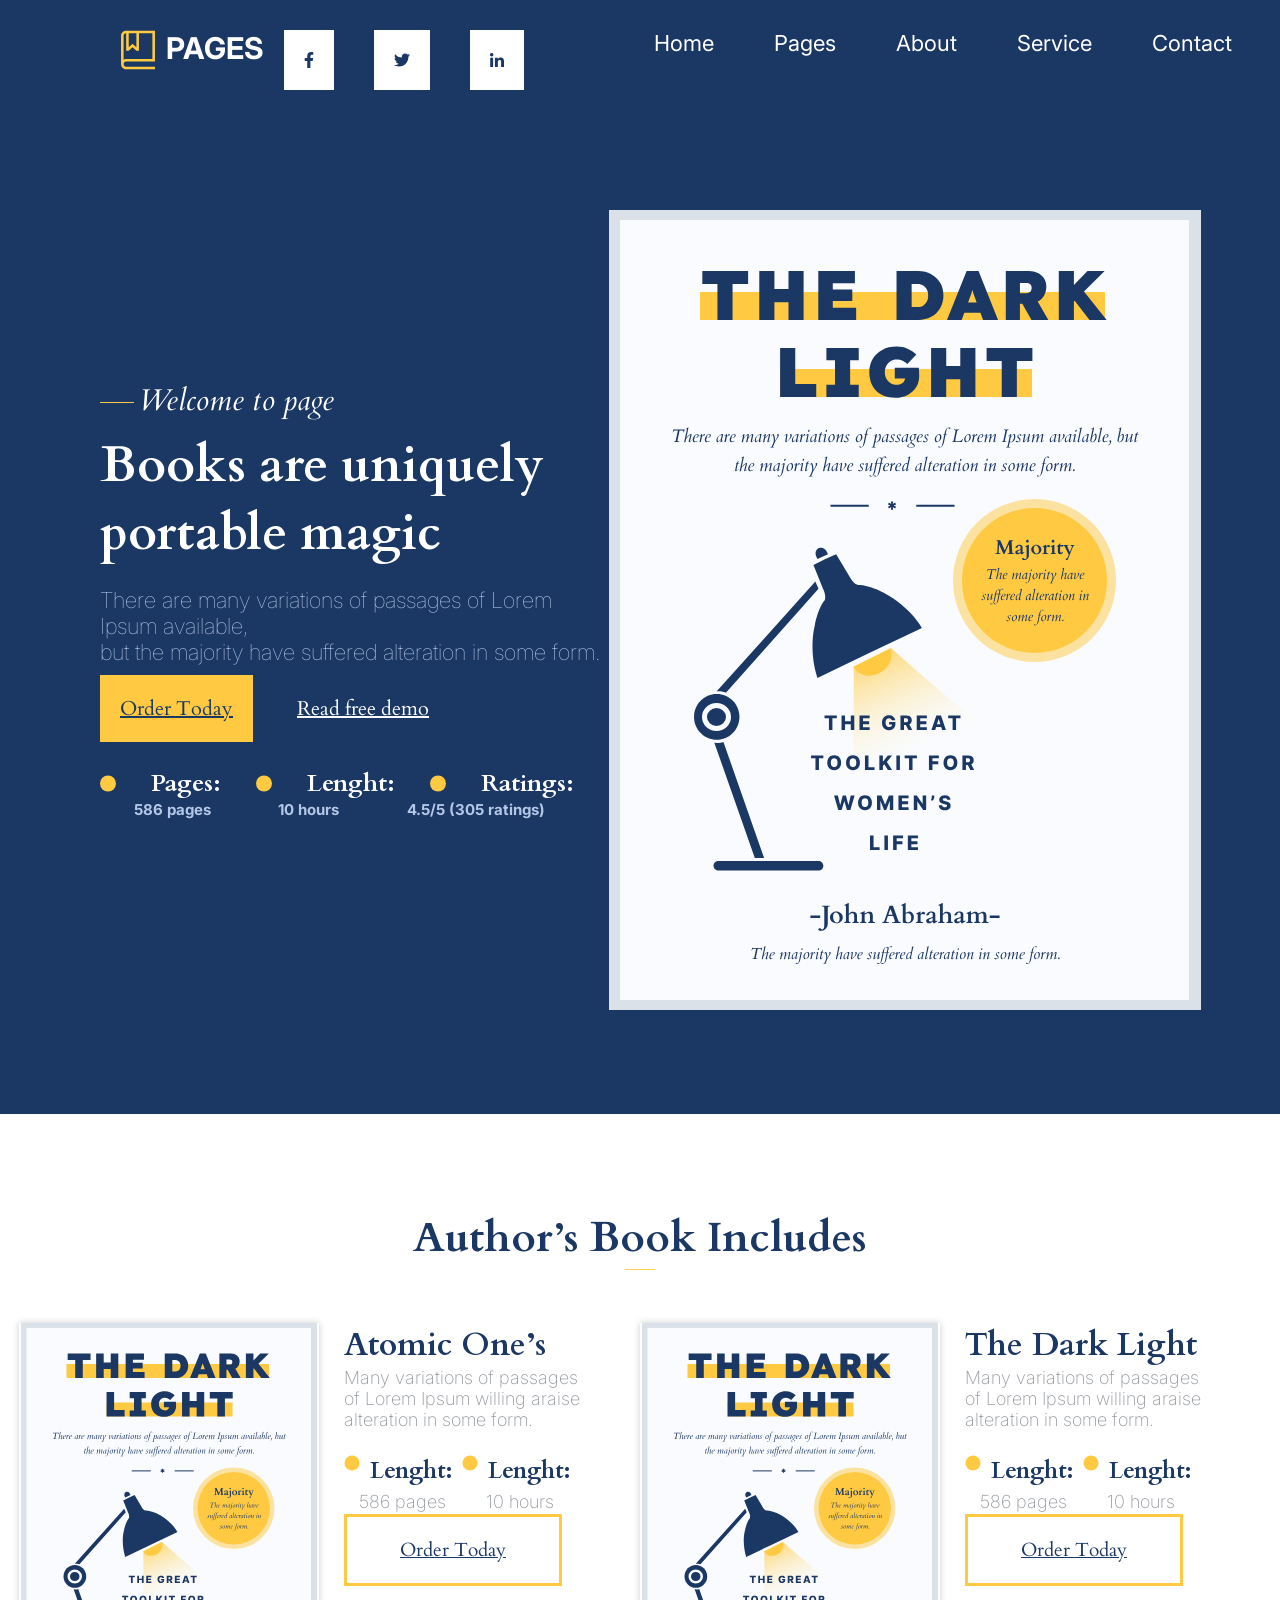
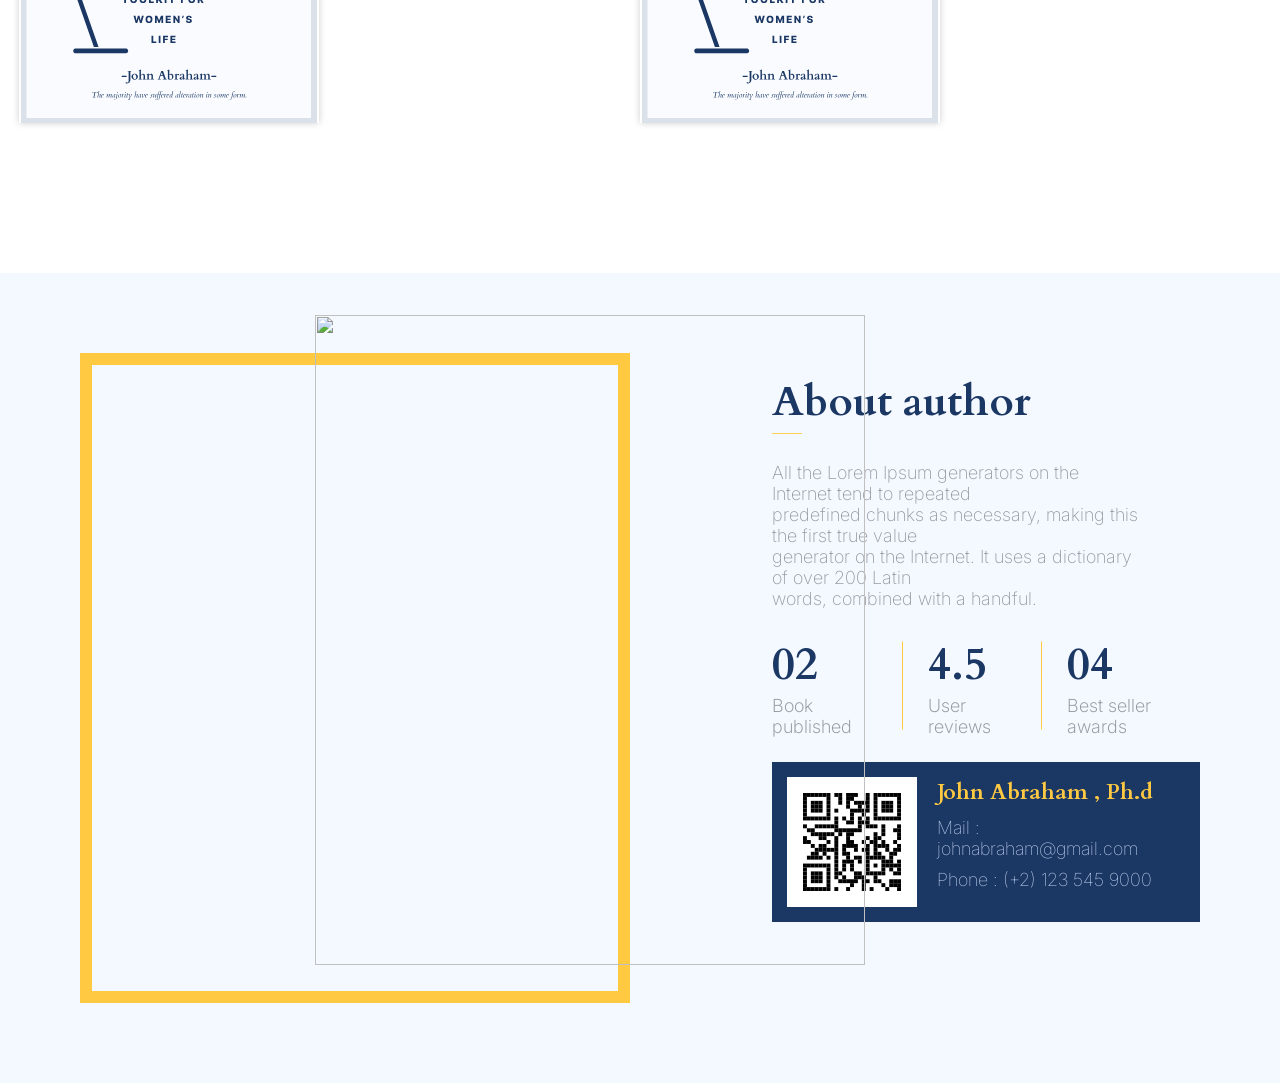
==== reposicion.html @ 44c87449 "reposicioné todo en dos nuevos archivos html y css, además, finalicé el author." ====
<!DOCTYPE html>
<html lang="en">

<head>
    <meta charset="UTF-8">
    <meta name="viewport" content="width=device-width, initial-scale=1.0">
    <link rel="shortcut icon" href="/img/favicon.png" type="image/x-icon">
    <title>Reto 2</title>
    <link rel="stylesheet" href="restauración.css">
    <link rel="preconnect" href="https://fonts.googleapis.com">
    <link rel="preconnect" href="https://fonts.gstatic.com" crossorigin>
    <link
        href="https://fonts.googleapis.com/css2?family=Inter:ital,opsz,wght@0,14..32,100..900;1,14..32,100..900&display=swap"
        rel="stylesheet">

    <link rel="preconnect" href="https://fonts.googleapis.com">
    <link rel="preconnect" href="https://fonts.gstatic.com" crossorigin>
    <link
        href="https://fonts.googleapis.com/css2?family=Cardo:ital,wght@0,400;0,700;1,400&family=Inter:ital,opsz,wght@0,14..32,100..900;1,14..32,100..900&display=swap"
        rel="stylesheet">
</head>

<body>

    <!-- Cabecera del proyecto -->
    <header>
        <nav>
            <div class="parte1">
                <img src="./img/libro-icon.svg" class="libro">
                <h2>PAGES</h2>
                <img src="./img/facebook-icon.svg" class="facebook">
                <img src="./img/twitter-icon.svg" class="twitter">
                <img src="./img/linkedin.svg" class="linkedin">

                <ul>
                    <li>Home</li>
                    <li>Pages</li>
                    <li>About</li>
                    <li>Service</li>
                    <li>Contact</li>
                </ul>

                <img src="./img/carrito-icon.svg" class="carrito">
                <a href="" class="btn-order">Order Today</a>
            </div>
        </nav>
    </header>
    <!-- Aqui termina el estilo del nav -->

    <main class="portada">
        <article>
            <div class="welcome-p">
                <img src="./img/Line.svg" style="padding-bottom: 6px;">
                <h1 class="h1-main"> <i> Welcome to page </i></h1>

            </div>
            <h3 class="h2_p">Books are uniquely <br>
                portable magic
            </h3>
            <p class="p-main">There are many variations of passages of Lorem Ipsum available, <br>but the majority
                have
                suffered alteration in
                some form. </p>
            <a href="" class="read-p">Order Today</a> <a href=" " class="read">Read free demo</a>

            <div class="pages-p">
                <img src="./img/point.svg">
                <h3 class="h-pages-p"> Pages: <br>

                </h3>
                <img src="./img/point.svg">
                <h3 class="h-pages-p"> Lenght: <br>

                </h3>
                <img src="./img/point.svg">
                <h3 class="h-pages-p"> Ratings: <br>

                </h3>
            </div>

            <div class="pages-p2">
                <h4 class="p-p2">586 pages</h4>
                <h4 class="p-p2">10 hours</h4>
                <h4 class="p-p2">4.5/5 (305 ratings)</h4>

            </div>
        </article>

        <aside>
            <img src="./img/portada.svg" class="img-aside">

        </aside>
    </main>

    <section style="padding-top: 70px;">
        <div class="titulo-portaditas">
            <h2 style="color:#1B3764; font-family: Cardo; font-size: 42px;"> Author’s Book Includes </h2>
            <img src="./img/Line.svg" class="titulo-portaditas" width="30px" height="7px">
        </div>

        <div class="portadas-pequeñas">
            <div style="display: flex;" style="justify-content: space-between;">
                <img src="./img/portada.svg" width="300" height="400" class="imagenes-portaditas">
                <div style="display: flexbox; flex-direction: column;">
                    <h3 class="h3-portaditas">Atomic One’s</h3>
                    <p class="parrafos-portaditas">Many variations of passages <br>of Lorem Ipsum willing araise
                        <br>
                        alteration in some form.
                    </p>

                    <div style="display:flex;">

                        <img src="./img/point.svg" width="16" height="16">
                        <h3 class="h-portaditas" style="margin-right: 10px;">Lenght:</h3>

                        <img src="./img/point.svg" width="16" height="16">
                        <h3 class="h-portaditas" style="margin-right: 10px;">Lenght:</h3>
                    </div>

                    <div style="display: flex;">
                        <h4 class="h4-portaditas" style="margin-right: 25px; margin-left: 15px;">586 pages</h4>
                        <h4 class="h4-portaditas" style="margin-right: 25px; margin-left: 15px;">10 hours</h4>
                    </div>

                    <a href="" class="btn-portadita">Order Today</a>


                </div>

                <div style="display: flex;">

                    <img src="./img/portada.svg" width="300" height="400" class="imagenes-portaditas">
                    <div style="display: flexbox; flex-direction: column;" style="margin-left: 30px;">
                        <h3 class="h3-portaditas">The Dark Light</h3>
                        <p class="parrafos-portaditas">Many variations of passages <br> of Lorem Ipsum willing
                            araise
                            <br> alteration in some form.

                        <div style="display:flex;">

                            <img src="./img/point.svg" width="16" height="16">
                            <h3 class="h-portaditas" style="margin-right: 10px;">Lenght:</h3>

                            <img src="./img/point.svg" width="16" height="16">
                            <h3 class="h-portaditas" style="margin-right: 10px;">Lenght:</h3>

                        </div>

                        <div style="display: flex;">
                            <h4 class="h4-portaditas" style="margin-right: 25px; margin-left: 15px;">586 pages</h4>
                            <h4 class="h4-portaditas" style="margin-right: 25px; margin-left: 15px;">10 hours</h4>
                        </div>

                        <a href="" class="btn-portadita">Order Today</a>

                    </div>
                </div>

            </div> <!--Este div contiene el main de estas dos portadas pequeñas  -->
    </section>

       <section class="section-autor" style="background-color: #F4F8FF;">
            <!-- Contenedor principal de la foto y de la info del autor -->
            <div class="about-doctor" style="display: flex; padding: 80px;">

                <!-- Fotos del autor -->
                <div style="   display:flex; flex-direction: column; ">
                    <img src="./img/author-marco.svg" width="550px" height="650px">
                    <img src="./img/author.svg"class="author-position">
                </div>

                <!-- Descripcion del autor -->
                <div>
                    <h2 style="color:#1B3764; font-family: Cardo; font-size: 42px;"> About author </h2>
                    <img src="./img/Line.svg" class="titulo-portaditas" width="30px" height="7px">

                    <p class="parrafos-portaditas"> All the Lorem Ipsum generators on the Internet tend to repeated <br>
                        predefined chunks as necessary, making this the first true value <br>
                        generator on the Internet. It uses a dictionary of over 200 Latin <br>
                        words, combined with a handful.</p>

                    <div class="numeros-author" style="display: flex;">

                        <div style="display: flex; flex-direction: column;">
                            <h3 class="numeros"> 02</h3>
                        <h4 class="h4-about"> Book published</h4>
                    </div>
                     <img src="./img/line-vertical.svg" style="margin-right: 25px; margin-left: 15px;">

                     <div style="display: flex; flex-direction: column;">
                        <h3 class="numeros">4.5</h3>
                        <h4 class="h4-about"> User reviews</h4>
                     </div>

                        <img src="./img/line-vertical.svg" style="margin-right: 25px; margin-left: 15px;">

                        <div style="display: flex; flex-direction: column;">
                        <h3 class="numeros">04</h3>
                        <h4 class="h4-about"> Best seller awards</h4>
                        </div>
                    </div>

                    <div class="div-qr">

                        <img src="./img/QR.svg">

                        <div style="display: flexbox; flex-direction: column; ">
                            <h3 style="font-family: Cardo; font-size: 22px; color: #FFCA42; margin-bottom: 10px;"> John Abraham , Ph.d</h3>
                            <h4 class="h4-qr"> Mail : johnabraham@gmail.com </h4>
                            <h4 class="h4-qr"> Phone : (+2) 123 545 9000 </h4>


                        </div>
                    </div>

                </div>  <!--Este div es el cuadro de la informacion -->

            </div>
        </section>
</body>
---- restauración.css ----
* {
  box-sizing: border-box;
  margin: 0px;
  padding: 0px;
}

nav {
  background-color: #1B3764;
  padding-top: 10px;
  height: 100%;
  width: 100%;
}

.parte1 {
  display: flex;
}

h2 {
  font-family: "Inter";
  color: white;
  font-size: 30px;
  margin-top: 20px;
}

.facebook {
  background-color: white;
  margin: 20px;
  padding: 20px;
}

.twitter {
  background-color: white;
  margin: 20px;
  padding: 20px;
}

.linkedin {
  background-color: white;
  margin: 20px;
  padding: 20px;
}

ul {
  font-family: "Inter";
  font-size: 22px;
  color: white;
  list-style: none;
  margin-left: 50px;
  display: flex;
  justify-content: center;
  margin-top: 20px
}

li {
  margin-left: 60px;
}

.btn-order {
  font-family: "Cardo";
  font-size: 22px;
  background-color: #FFCA42;
  color: #1B3764;
  padding: 20px 43px;
}

.libro {
  margin-left: 120px;
  margin-right: 10px;
  margin-top: 20px;
  width: 40px;
  height: 40px;
}

.carrito {
  margin-left: 100px;
  margin-right: 80px;
  margin-top: 20px;
  width: 40px;
  height: 40px;
}

/* HEADER --> Aqui terminan los estilos del nav */

main {
  display: flex;
  justify-content: space-around;
  padding: 100px;
  background-color: #1B3764;
  margin-bottom: 5px;
}

article {
  padding-top: 170px;
}

.welcome-p {
  display: flex;
}

.h1-main {
  font-family: "Cardo";
  font-size: 30px;
  color: white;
  font-weight: 200;
  padding-bottom: 10px;
  padding-left: 5px;
}

.h2_p {
  font-family: "Cardo";
  font-size: 50px;
  color: white;
  font-weight: bold;
  padding-bottom: 20px;
}

.p-main {
  color: #B4C7E7;
  font-family: inter;
  font-weight: 120;
  font-size: 22px;
  padding-bottom: 30px;
}

.pages-p {
  display: flex;
  margin-top: 45px;
  font-family: "Cardo";
  font-size: 21px;
  color: white;
  font-weight: 100;
}

.pages-p2 {

  display: flex;
  font-family: "Inter";
  font-size: 15px;
  justify-content: space-around;
  color: #B4C7E7;
  font-weight: 100;
  margin-right: 30px;
}

.h-pages-p {

  margin-left: 35px;
  margin-right: 35px;
}

/* Botones de la portada grande */
.read-p {

  background-color: #FFCA42;
  color: #1B3764;
  padding: 20px;
  font-family: "Cardo";
  font-size: 20px;
  margin-right: 20px;
}

.read {
  font-family: "Cardo";
  color: white;
  font-size: 20px;
  margin-left: 20px;
}

/* ---------------------------  */


.titulo-portaditas {
  display: flex;
  align-items: center;
  flex-direction: column;
  margin-bottom: 25px;
}

.portadas-pequeñas {
  display: flex;
  justify-content: center;
  justify-content: space-around;
  margin-bottom: 50px;

}

.imagenes-portaditas {
  box-shadow: 0px 0px 7px rgba(0, 0, 0, 0.2);
  margin-right: 25px;
}

.h-portaditas {
  font-family: Cardo;
  font-size: 23px;
  color: #1B3764;
  margin-left: 10px;
  margin-bottom: 5px;
}

.h3-portaditas {
  font-family: Cardo;
  font-size: 32px;
  color: #1B3764;
}

.h4-portaditas,
.parrafos-portaditas {
  font-family: Inter;
  font-size: 18px;
  font-weight: 200;
  color: #969AA0;
  margin-bottom: 25px;
  margin-right: 60px;
}

.btn-portadita {
  font-family: Cardo;
  font-size: 19px;
  background-color: white;
  color: #1B3764;
  border: 3px solid #FFCA42;
  padding: 20px 53px;
}

/* -------------------------------------------- */

.about-doctor {

  display: flex;
  justify-content: center;
  gap: 142px;
  margin-top: 150px;
}

.numeros {

  font-family: Cardo;
  font-size: 45px;
  margin-right: 15px;
  color: #1B3764;
}

.h4-about {
  font-family: Inter;
  font-size: 18px;
  font-weight: 250;
  color: #969AA0;
  margin-right: 15px;
}

.div-qr {
  background-color: #1B3764;
  display: block;
  justify-content: flex-start;
  margin-top: 25px;
  gap: 20px;
  display: flex;
  padding: 15px;
}

.h4-qr {
  font-family: Inter;
  font-size: 18px;
  font-weight: 150;
  color: #B4C7E7;
  margin-bottom: 10px;
}

.author-position{

  width:550px;
   height:650px;
   position: absolute;
   top: 1915px;
   left: 315px;

}
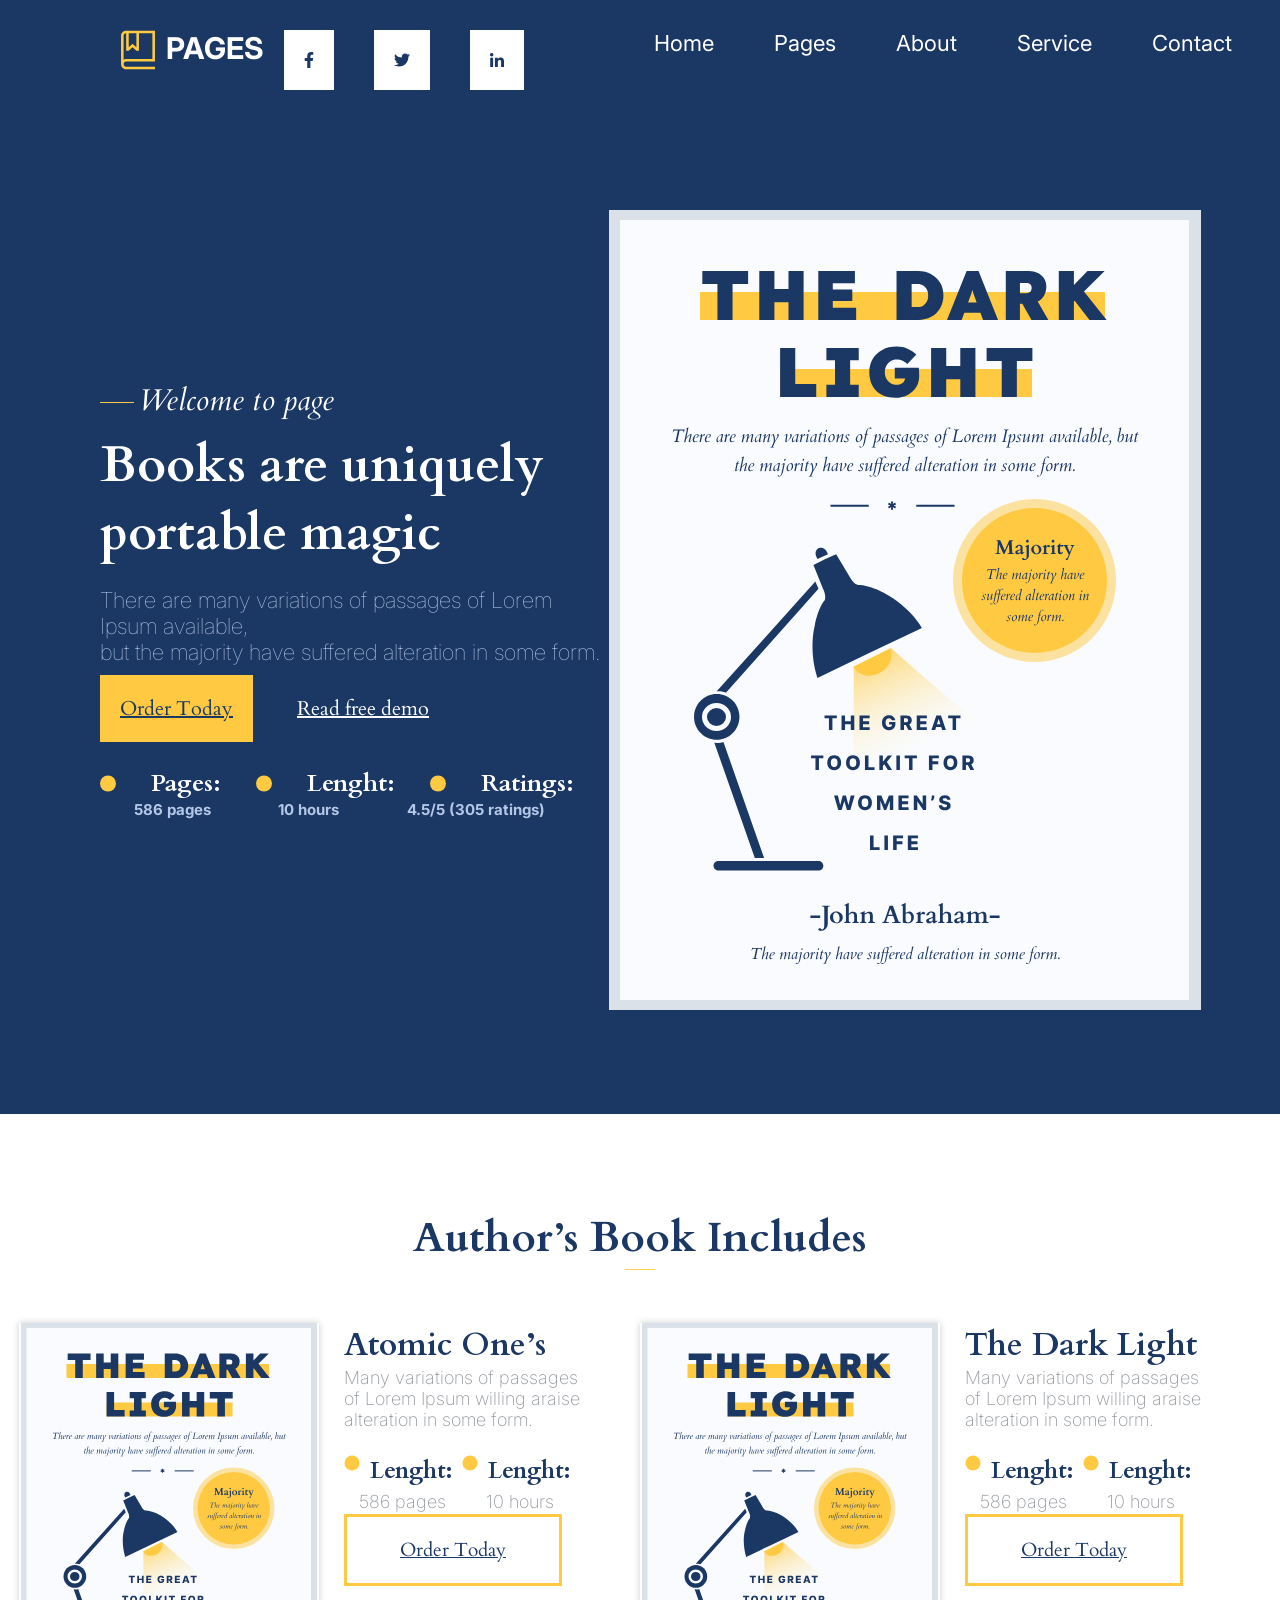
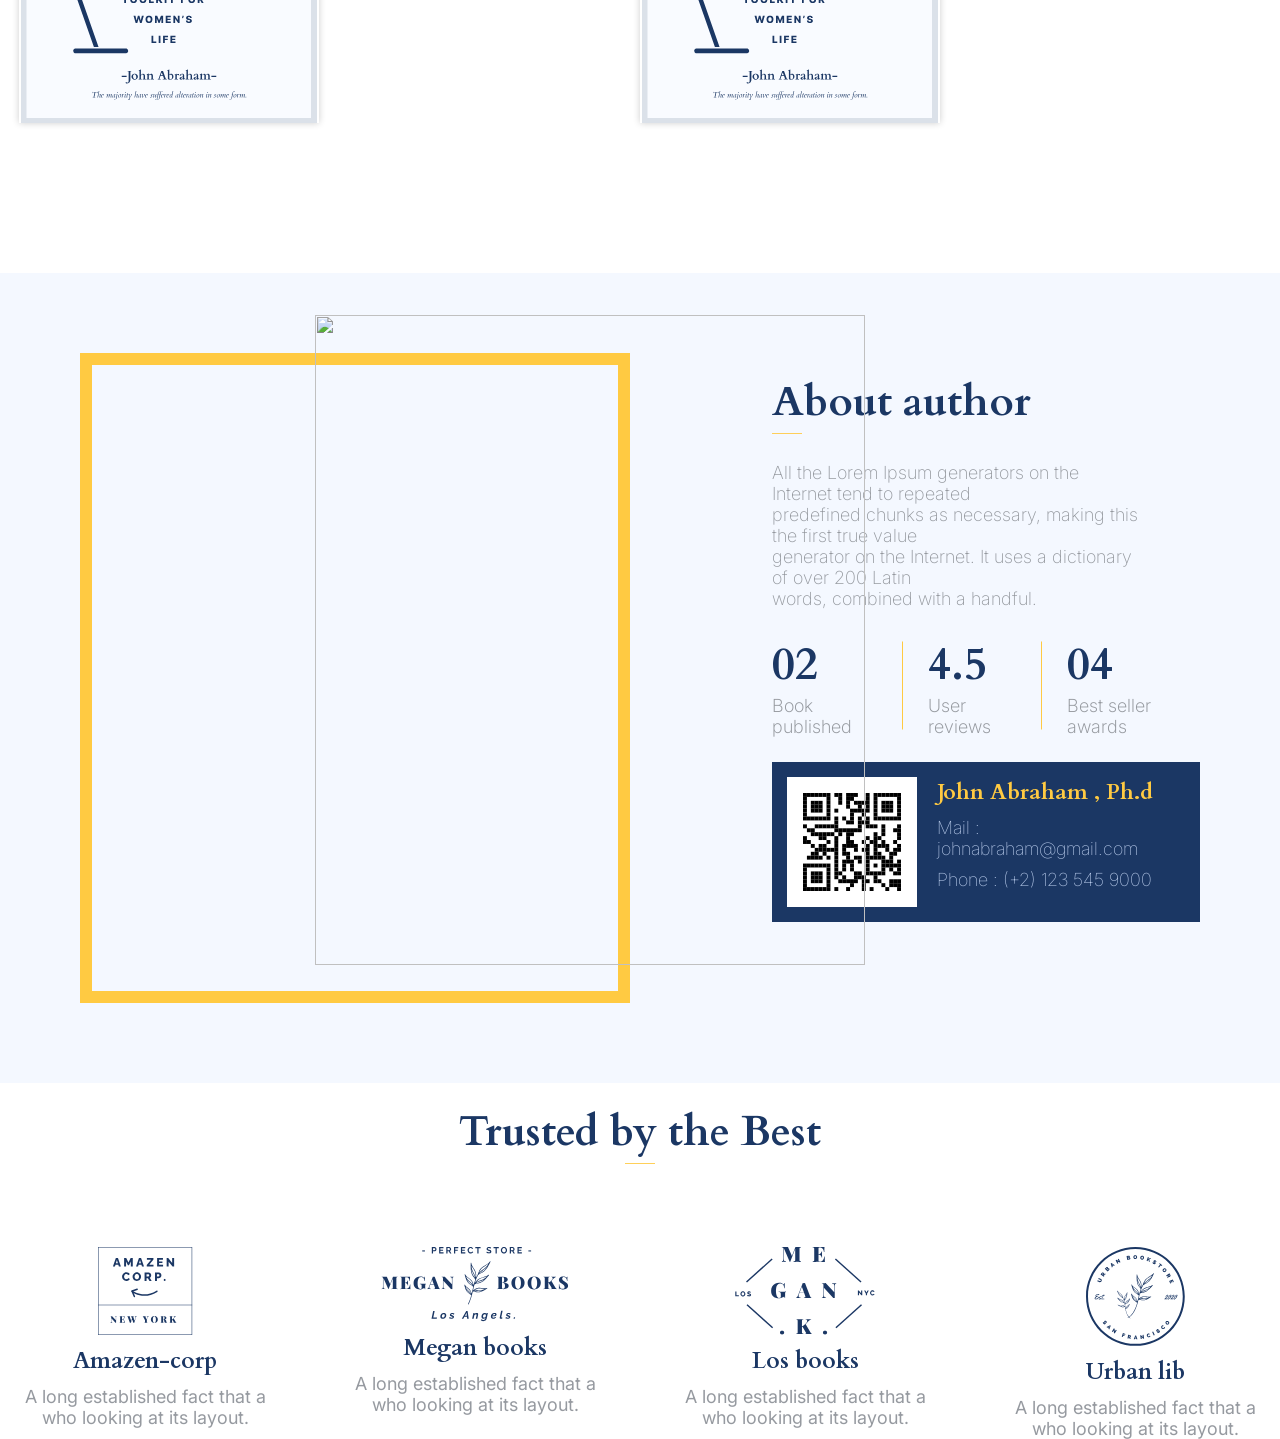
==== commit 22991e6e: "Adelanté lo que viene despues de la info del autor, y agregué un par de svg" ====
--- a/reposicion.html
+++ b/reposicion.html
@@ -6,7 +6,7 @@
     <meta name="viewport" content="width=device-width, initial-scale=1.0">
     <link rel="shortcut icon" href="/img/favicon.png" type="image/x-icon">
     <title>Reto 2</title>
-    <link rel="stylesheet" href="restauración.css">
+    <link rel="stylesheet" href="rest.css">
     <link rel="preconnect" href="https://fonts.googleapis.com">
     <link rel="preconnect" href="https://fonts.gstatic.com" crossorigin>
     <link
@@ -217,4 +217,49 @@
 
             </div>
         </section>
+<!-- --------------------------------------------------------------- -->
+        <section>
+
+ <div class="titulo-portaditas">
+            <h2 style="color:#1B3764; font-family: Cardo; font-size: 42px;"> Trusted by the Best </h2>
+            <img src="./img/Line.svg" class="titulo-portaditas" width="30px" height="7px">
+        </div>
+
+        <div  style="display: flex;" class="trusted-div-principal">
+
+            <div class="trusted-div">
+                <img src="./img/amazen-corp.svg" width="95" height="88">
+                <h3 class="h3-trusted">Amazen-corp</h3>
+                <p class="p-trusted">A long established fact that a <br>
+                    who looking at its layout.</p>
+            </div>
+
+
+            <div class="trusted-div">
+                <img src="./img/megan-books.svg" width="188" height="75">
+                <h3 class="h3-trusted">Megan books</h3>
+                <p class="p-trusted">A long established fact that a <br>
+                     who looking at its layout.</p>
+            </div>
+
+
+            <div class="trusted-div">
+                <img src="./img/megank-logo.svg" width="140" height="88">
+                <h3 class="h3-trusted">Los books</h3>
+                <p class="p-trusted">A long established fact that a <br>
+                     who looking at its layout.</p>
+            </div>
+
+            <div class="trusted-div">
+                <img src="./img/urban-bookstore.svg" width="99" height="99">
+                <h3 class="h3-trusted">Urban lib</h3>
+                <p class="p-trusted">A long established fact that a <br>
+                    who looking at its layout.</p>
+            </div>
+
+
+
+        </div>
+
+        </section>
 </body>
--- a/rest.css
+++ b/rest.css
@@ -0,0 +1,310 @@
+* {
+  box-sizing: border-box;
+  margin: 0px;
+  padding: 0px;
+}
+
+nav {
+  background-color: #1B3764;
+  padding-top: 10px;
+  height: 100%;
+  width: 100%;
+}
+
+.parte1 {
+  display: flex;
+}
+
+h2 {
+  font-family: "Inter";
+  color: white;
+  font-size: 30px;
+  margin-top: 20px;
+}
+
+.facebook {
+  background-color: white;
+  margin: 20px;
+  padding: 20px;
+}
+
+.twitter {
+  background-color: white;
+  margin: 20px;
+  padding: 20px;
+}
+
+.linkedin {
+  background-color: white;
+  margin: 20px;
+  padding: 20px;
+}
+
+ul {
+  font-family: "Inter";
+  font-size: 22px;
+  color: white;
+  list-style: none;
+  margin-left: 50px;
+  display: flex;
+  justify-content: center;
+  margin-top: 20px
+}
+
+li {
+  margin-left: 60px;
+}
+
+.btn-order {
+  font-family: "Cardo";
+  font-size: 22px;
+  background-color: #FFCA42;
+  color: #1B3764;
+  padding: 20px 43px;
+}
+
+.libro {
+  margin-left: 120px;
+  margin-right: 10px;
+  margin-top: 20px;
+  width: 40px;
+  height: 40px;
+}
+
+.carrito {
+  margin-left: 100px;
+  margin-right: 80px;
+  margin-top: 20px;
+  width: 40px;
+  height: 40px;
+}
+
+/* HEADER --> Aqui terminan los estilos del nav */
+
+main {
+  display: flex;
+  justify-content: space-around;
+  padding: 100px;
+  background-color: #1B3764;
+  margin-bottom: 5px;
+}
+
+article {
+  padding-top: 170px;
+}
+
+.welcome-p {
+  display: flex;
+}
+
+.h1-main {
+  font-family: "Cardo";
+  font-size: 30px;
+  color: white;
+  font-weight: 200;
+  padding-bottom: 10px;
+  padding-left: 5px;
+}
+
+.h2_p {
+  font-family: "Cardo";
+  font-size: 50px;
+  color: white;
+  font-weight: bold;
+  padding-bottom: 20px;
+}
+
+.p-main {
+  color: #B4C7E7;
+  font-family: inter;
+  font-weight: 120;
+  font-size: 22px;
+  padding-bottom: 30px;
+}
+
+.pages-p {
+  display: flex;
+  margin-top: 45px;
+  font-family: "Cardo";
+  font-size: 21px;
+  color: white;
+  font-weight: 100;
+}
+
+.pages-p2 {
+
+  display: flex;
+  font-family: "Inter";
+  font-size: 15px;
+  justify-content: space-around;
+  color: #B4C7E7;
+  font-weight: 100;
+  margin-right: 30px;
+}
+
+.h-pages-p {
+
+  margin-left: 35px;
+  margin-right: 35px;
+}
+
+/* Botones de la portada grande */
+.read-p {
+
+  background-color: #FFCA42;
+  color: #1B3764;
+  padding: 20px;
+  font-family: "Cardo";
+  font-size: 20px;
+  margin-right: 20px;
+}
+
+.read {
+  font-family: "Cardo";
+  color: white;
+  font-size: 20px;
+  margin-left: 20px;
+}
+
+/* ---------------------------  */
+
+
+.titulo-portaditas {
+  display: flex;
+  align-items: center;
+  flex-direction: column;
+  margin-bottom: 25px;
+}
+
+.portadas-pequeñas {
+  display: flex;
+  justify-content: center;
+  justify-content: space-around;
+  margin-bottom: 50px;
+
+}
+
+.imagenes-portaditas {
+  box-shadow: 0px 0px 7px rgba(0, 0, 0, 0.2);
+  margin-right: 25px;
+}
+
+.h-portaditas {
+  font-family: Cardo;
+  font-size: 23px;
+  color: #1B3764;
+  margin-left: 10px;
+  margin-bottom: 5px;
+}
+
+.h3-portaditas {
+  font-family: Cardo;
+  font-size: 32px;
+  color: #1B3764;
+}
+
+.h4-portaditas,
+.parrafos-portaditas {
+  font-family: Inter;
+  font-size: 18px;
+  font-weight: 200;
+  color: #969AA0;
+  margin-bottom: 25px;
+  margin-right: 60px;
+}
+
+.btn-portadita {
+  font-family: Cardo;
+  font-size: 19px;
+  background-color: white;
+  color: #1B3764;
+  border: 3px solid #FFCA42;
+  padding: 20px 53px;
+}
+
+/* -------------------------------------------- */
+
+.about-doctor {
+
+  display: flex;
+  justify-content: center;
+  gap: 142px;
+  margin-top: 150px;
+}
+
+.numeros {
+
+  font-family: Cardo;
+  font-size: 45px;
+  margin-right: 15px;
+  color: #1B3764;
+}
+
+.h4-about {
+  font-family: Inter;
+  font-size: 18px;
+  font-weight: 250;
+  color: #969AA0;
+  margin-right: 15px;
+}
+
+.div-qr {
+  background-color: #1B3764;
+  display: block;
+  justify-content: flex-start;
+  margin-top: 25px;
+  gap: 20px;
+  display: flex;
+  padding: 15px;
+}
+
+.h4-qr {
+  font-family: Inter;
+  font-size: 18px;
+  font-weight: 150;
+  color: #B4C7E7;
+  margin-bottom: 10px;
+}
+
+.author-position{
+
+  width:550px;
+   height:650px;
+   position: absolute;
+   top: 1915px;
+   left: 315px;
+
+}
+
+/* ------------------------------------------------------------------ */
+
+.trusted-div-principal{
+  display: flex;
+  justify-content: space-around;
+  gap:40px;
+  margin-top: 30px;
+}
+
+
+.trusted-div{
+display: flex;
+flex-direction: column;
+align-items: center;
+margin-top: 25px;
+}
+
+.h3-trusted{
+font-family: Cardo;
+font-size: 23px;
+color: #1B3764;
+margin-top: 10px;
+}
+
+.p-trusted{
+font-family: Inter;
+font-size: 18px;
+color: #969AA0;
+text-align: center;
+margin-top: 10px;
+
+}
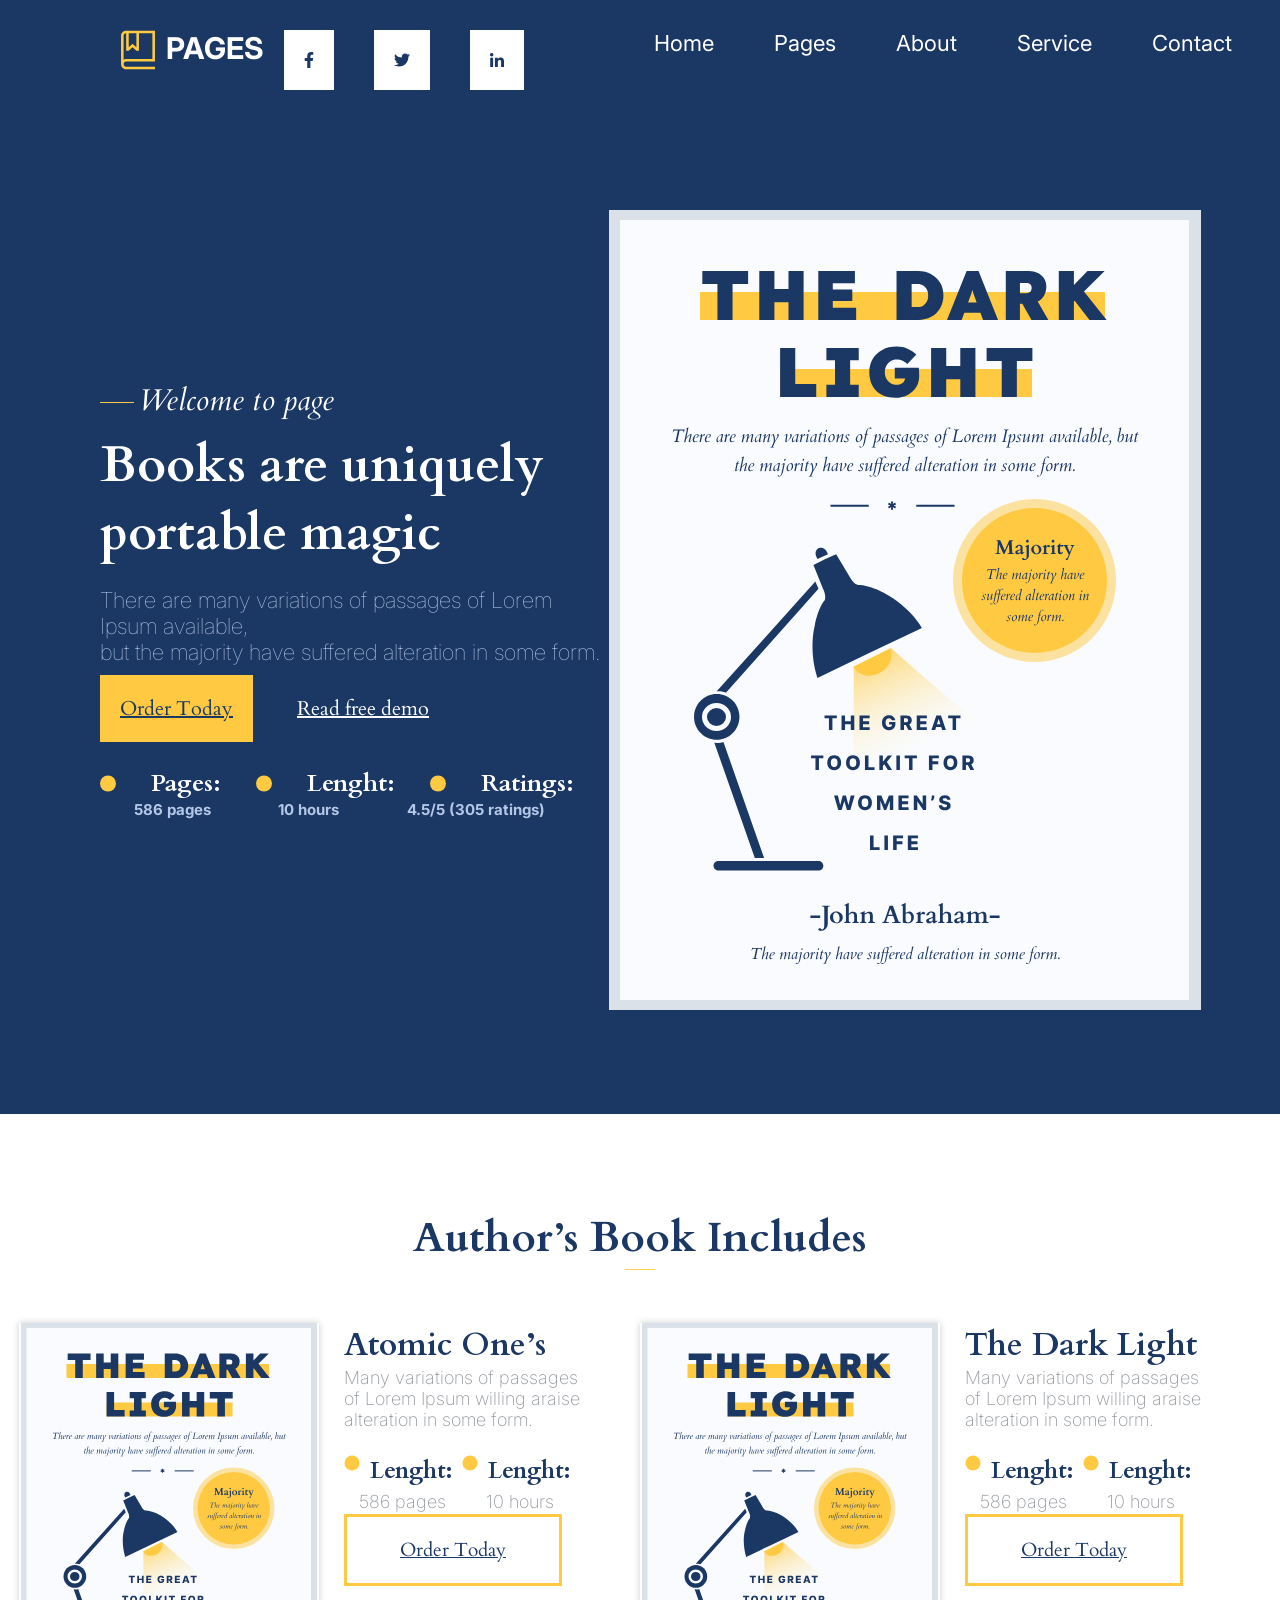
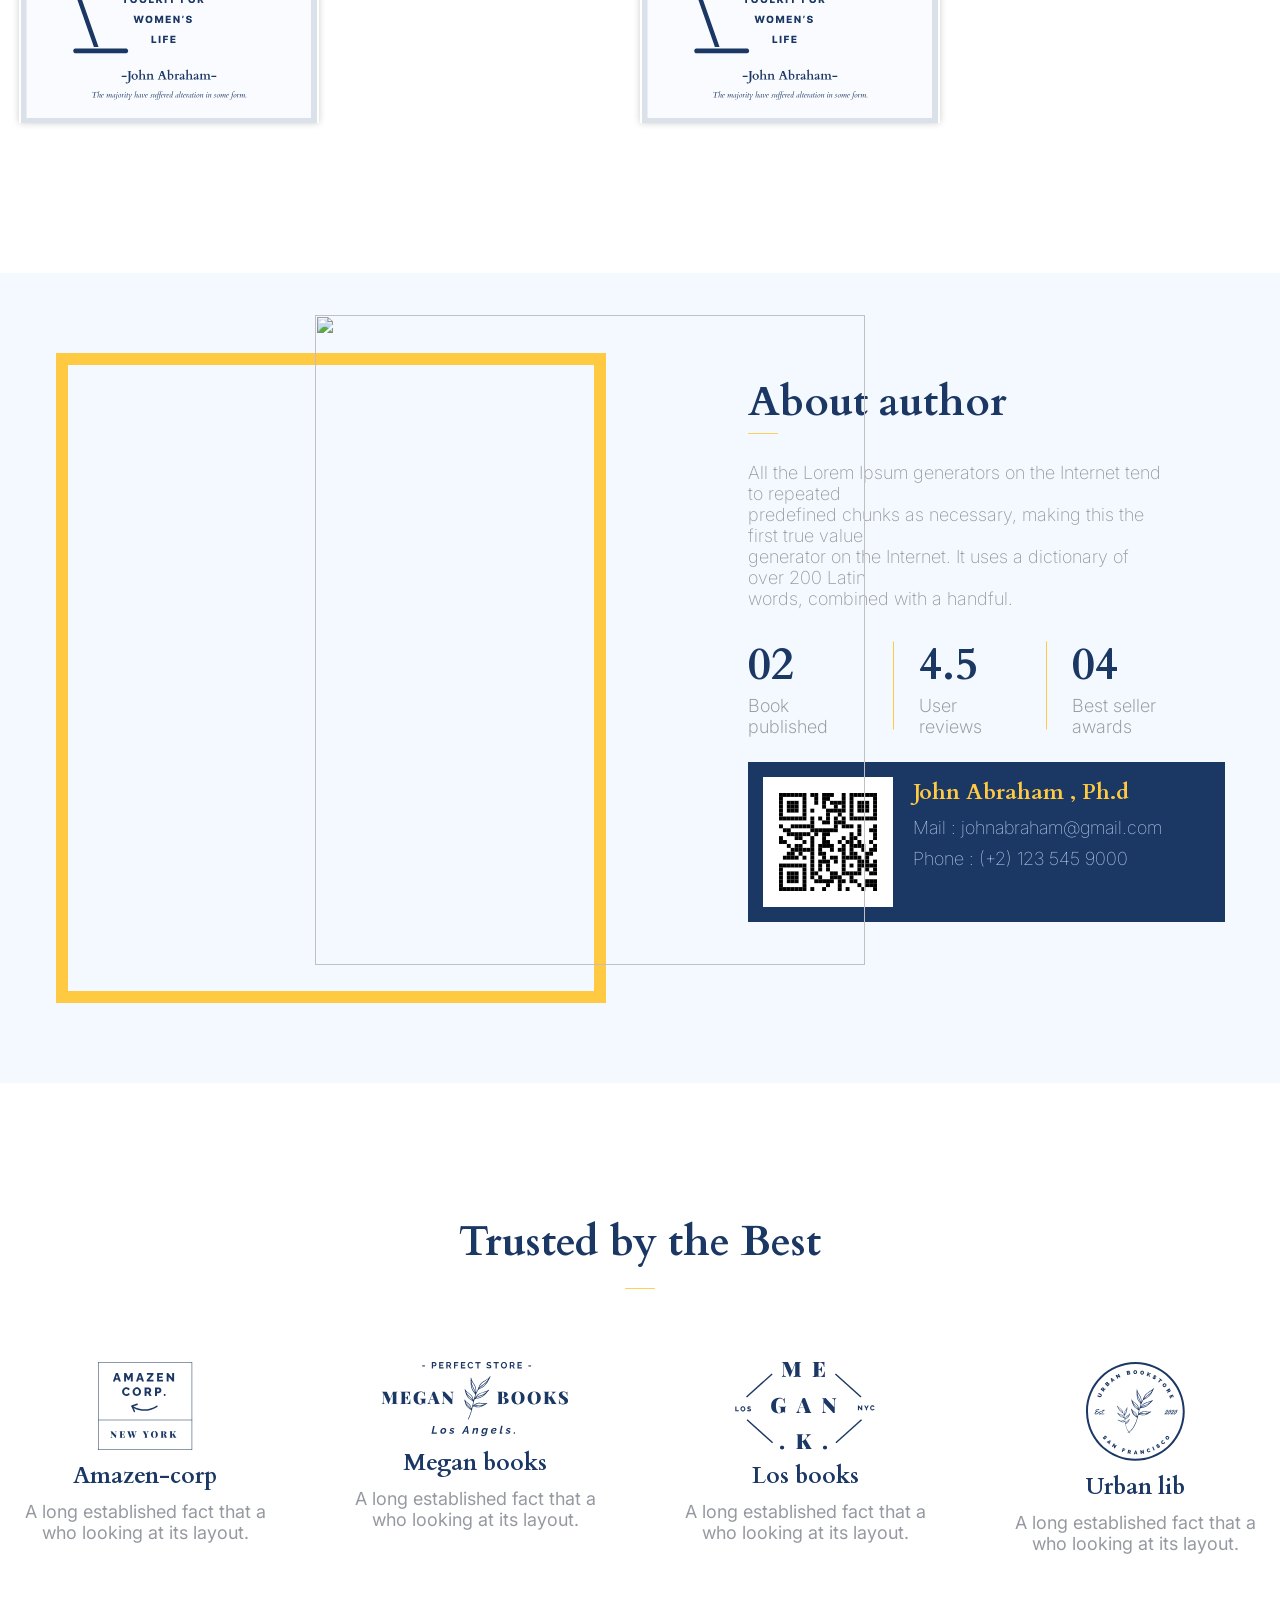
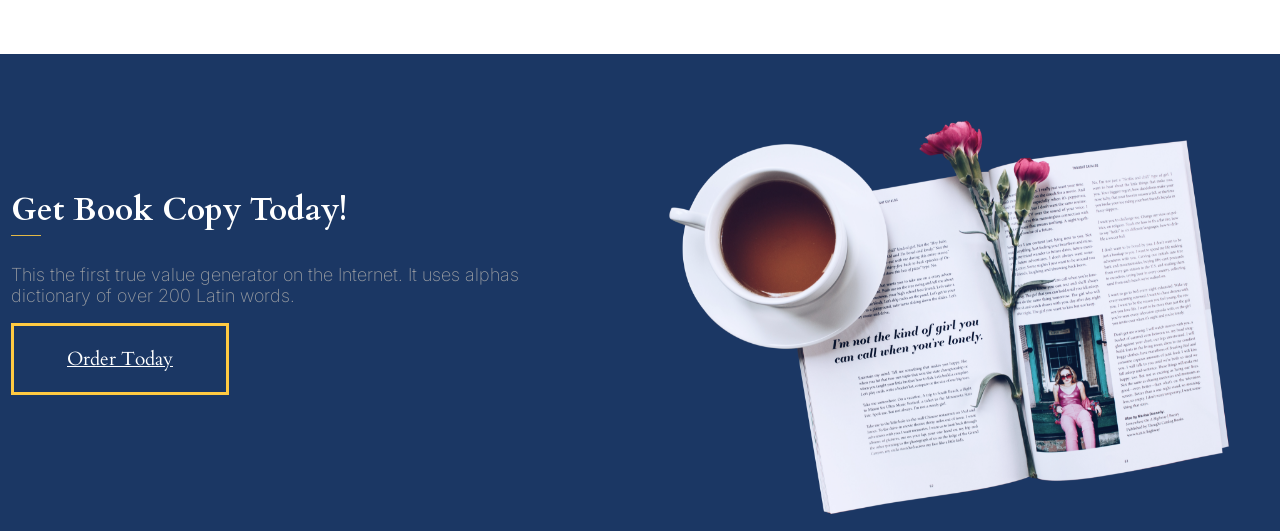
==== commit 9dfc941d: "adelanté parte de fondo azul que se titula get book copy today" ====
--- a/reposicion.html
+++ b/reposicion.html
@@ -221,8 +221,8 @@
         <section>
 
  <div class="titulo-portaditas">
-            <h2 style="color:#1B3764; font-family: Cardo; font-size: 42px;"> Trusted by the Best </h2>
-            <img src="./img/Line.svg" class="titulo-portaditas" width="30px" height="7px">
+            <h2 style="color:#1B3764; font-family: Cardo; font-size: 42px; margin-bottom: 15px;"> Trusted by the Best </h2>
+            <img src="./img/Line.svg" class="titulo-portaditas" width="30px" height="7px" style="margin-bottom: 15px;">
         </div>
 
         <div  style="display: flex;" class="trusted-div-principal">
@@ -256,10 +256,25 @@
                 <p class="p-trusted">A long established fact that a <br>
                     who looking at its layout.</p>
             </div>
-
-
-
         </div>
-
-        </section>
+</section>
+
+<section style="background-color: #1B3764;">
+    <div style="display: flex; justify-content: center; gap: 50px;">
+
+<div style="display: flex; flex-direction: column; justify-content: center; margin-bottom: 25px;">
+    <h3 class="h3-portaditas" style="color: white;">Get Book Copy Today!</h3>
+    <img src="./img/Line.svg" width="30px" height="7px" style="margin-bottom: 15px;">
+    <p class="parrafos-portaditas" style="margin-top: 10px; margin-bottom: 15px;">This the first true value generator on the Internet. It uses alphas <br>
+        dictionary of over 200 Latin words.</p>
+
+        <div style="background-color: #1B3764; margin-top: 25px;">
+        <a href="" class="boton-getbook">Order Today</a>
+    </div>
+
+</div>
+
+<img src="./img/libro-taza.svg" style="margin-top: 50px;">
+    </div>
+</section>
 </body>
--- a/rest.css
+++ b/rest.css
@@ -230,6 +230,7 @@
   justify-content: center;
   gap: 142px;
   margin-top: 150px;
+  margin-bottom: 110px;
 }
 
 .numeros {
@@ -256,6 +257,8 @@
   gap: 20px;
   display: flex;
   padding: 15px;
+  width: 477px;
+  height: 160px;
 }
 
 .h4-qr {
@@ -283,6 +286,7 @@
   justify-content: space-around;
   gap:40px;
   margin-top: 30px;
+  margin-bottom: 100px;
 }
 
 
@@ -307,4 +311,17 @@
 text-align: center;
 margin-top: 10px;
 
+}
+/* ------------------------------------------------------------------------------ */
+/* Zona de fondo azúl que se titula getbook */
+
+.boton-getbook{
+
+  font-family: Cardo;
+  font-size: 19px;
+  background-color: #1B3764;
+  color: white;
+  border: 3px solid #FFCA42;
+  padding: 20px 53px;
+  margin-top: 20px;
 }
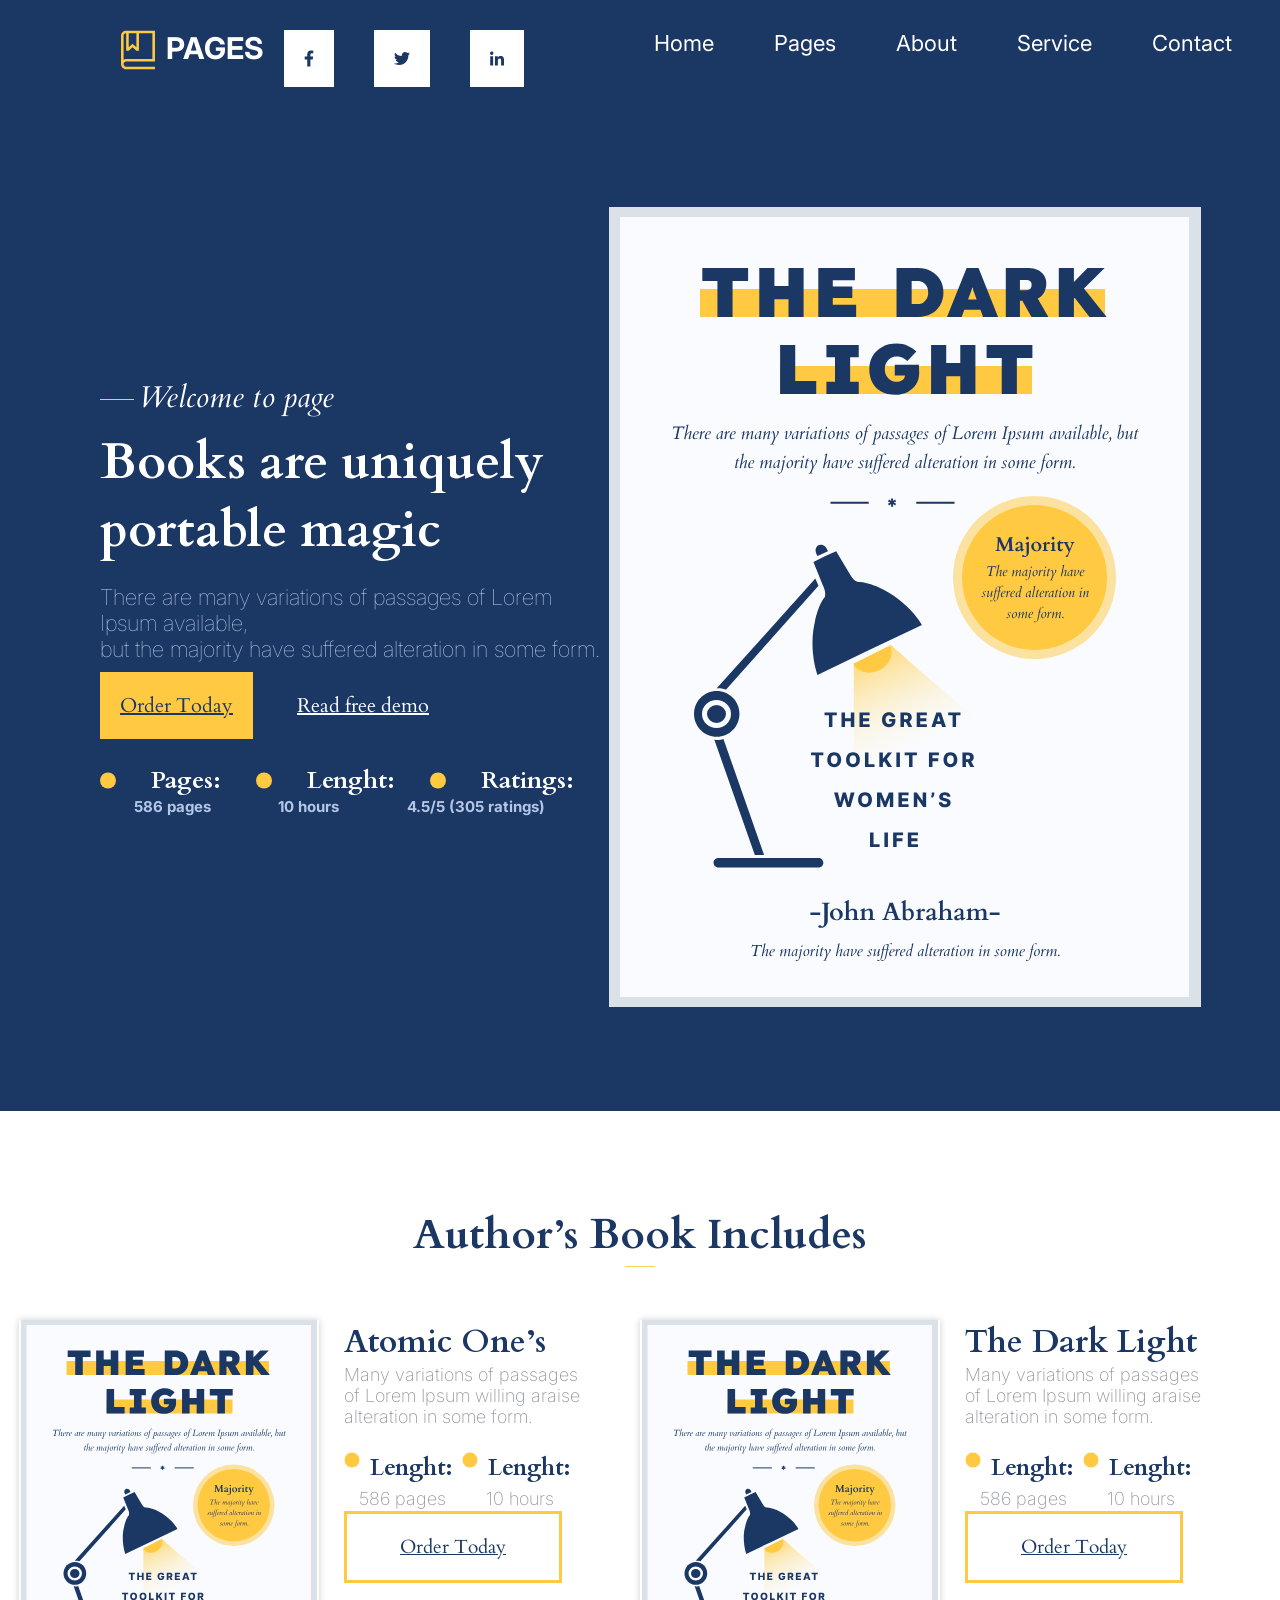
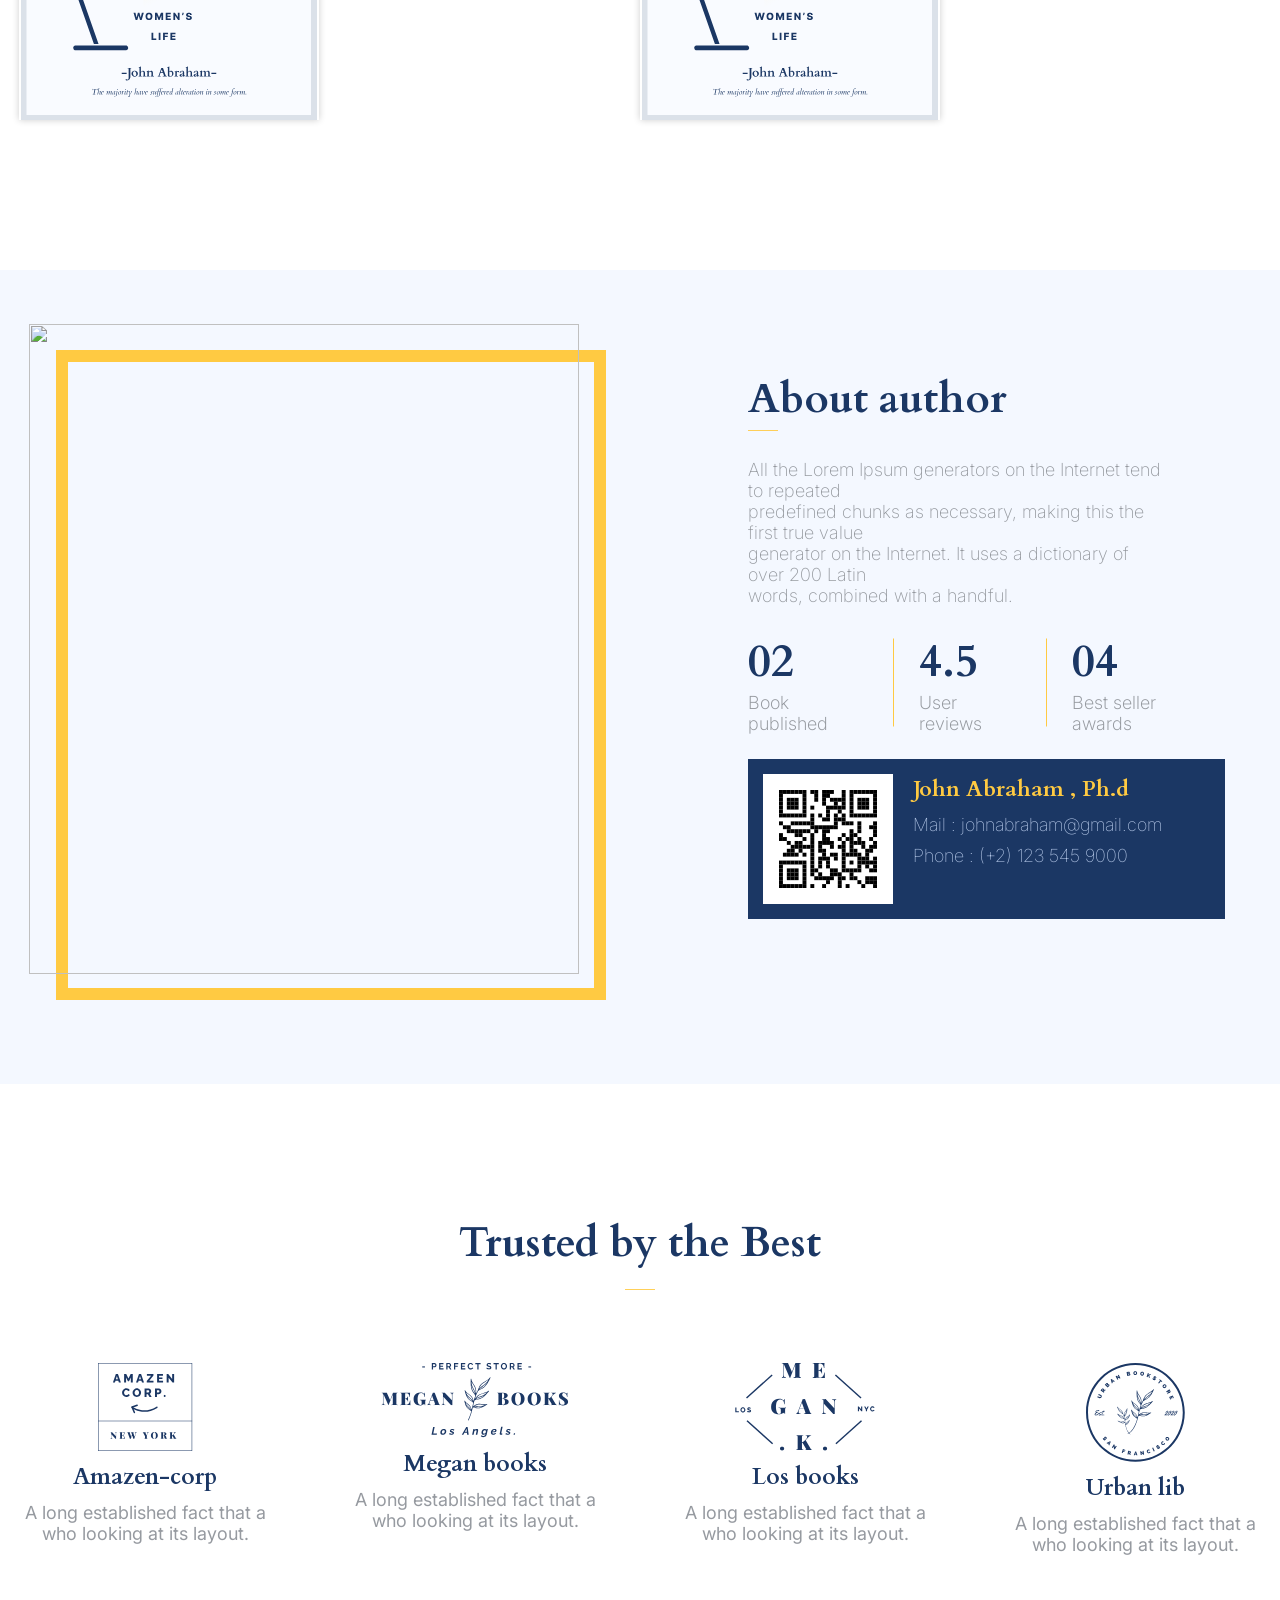
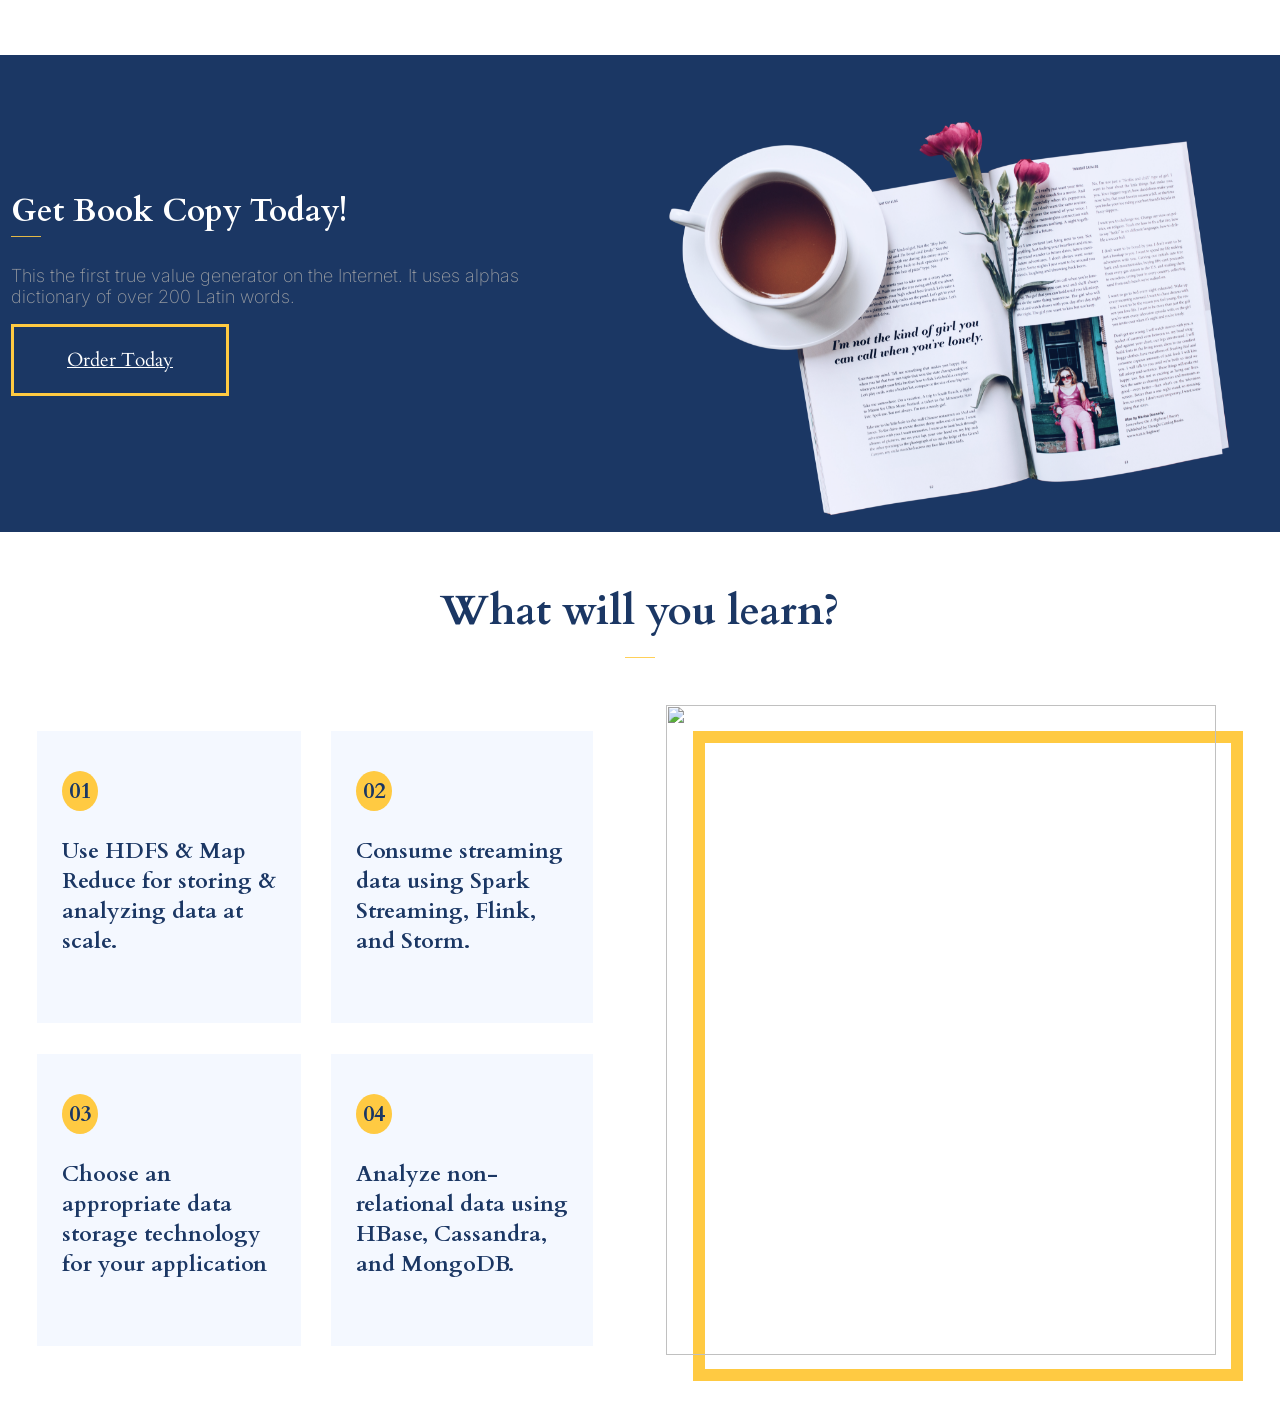
==== commit 2dde97e2: "Termine el apartado de los recuadros con la señora del libro" ====
--- a/reposicion.html
+++ b/reposicion.html
@@ -41,7 +41,9 @@
                 </ul>
 
                 <img src="./img/carrito-icon.svg" class="carrito">
+                <div style="margin-top: 32px;">
                 <a href="" class="btn-order">Order Today</a>
+            </div>
             </div>
         </nav>
     </header>
@@ -165,8 +167,11 @@
 
                 <!-- Fotos del autor -->
                 <div style="   display:flex; flex-direction: column; ">
+                    <div class="container-photo-autor">
                     <img src="./img/author-marco.svg" width="550px" height="650px">
                     <img src="./img/author.svg"class="author-position">
+
+                </div>
                 </div>
 
                 <!-- Descripcion del autor -->
@@ -277,4 +282,79 @@
 <img src="./img/libro-taza.svg" style="margin-top: 50px;">
     </div>
 </section>
+
+<!-- ----------------------------------------------------------------- -->
+
+<section>
+
+
+ <div class="titulo-portaditas" style="margin-top: 30px;">
+    <h2 style="color:#1B3764; font-family: Cardo; font-size: 42px; margin-bottom: 15px;"> What will you learn? </h2>
+    <img src="./img/Line.svg" class="titulo-portaditas" width="30px" height="7px" style="margin-bottom: 15px;">
+</div>
+
+
+<!-- principal -->
+<div style="display: flex;
+justify-content: center;
+gap: 70px;
+ padding-top: 30px; padding-bottom: 30px;">
+
+    <!-- div recuadros -->
+     <div style="display: flex;">
+<div style="display: flex; flex-direction: column;">
+
+    <div class="recuadritos">
+        <h3 class="h3-recuadritos"> 01 </h3>
+        <p class="p-recuadritos">Use HDFS & Map <br>
+            Reduce for storing & <br>
+           analyzing data at <br>
+            scale.</p>
+    </div>
+
+    <div class="recuadritos">
+        <h3 class="h3-recuadritos"> 03 </h3>
+        <p class="p-recuadritos">Choose an <br>
+            appropriate data <br>
+            storage technology <br>
+             for your application</p>
+    </div>
+
+</div>
+
+<div style="display: flex; flex-direction: column;">
+
+    <div class="recuadritos">
+        <h3 class="h3-recuadritos"> 02 </h3>
+        <p class="p-recuadritos">Consume streaming <br>
+            data using Spark <br>
+             Streaming, Flink, <br>
+              and Storm.</p>
+    </div>
+
+    <div class="recuadritos">
+        <h3 class="h3-recuadritos"> 04 </h3>
+        <p class="p-recuadritos">Analyze non- <br>
+            relational data using <br>
+             HBase, Cassandra, <br>
+              and MongoDB.</p>
+    </div>
+
+</div>
+
+</div>
+<!-- Aqui termina el div de recuadros -->
+
+<div style="   display:flex; flex-direction: column; ">
+    <div class="container-photo-autor">
+    <img src="./img/author-marco.svg" width="550px" height="650px">
+    <img src="./img/señora-libro.svg"class="author-position">
+
+</div>
+</div>
+
+</div>
+<!-- Aqui termina el principal -->
+
+</section>
 </body>
--- a/rest.css
+++ b/rest.css
@@ -60,7 +60,8 @@
   font-size: 22px;
   background-color: #FFCA42;
   color: #1B3764;
-  padding: 20px 43px;
+
+  padding: 20px 53px;
 }
 
 .libro {
@@ -225,7 +226,6 @@
 /* -------------------------------------------- */
 
 .about-doctor {
-
   display: flex;
   justify-content: center;
   gap: 142px;
@@ -233,8 +233,23 @@
   margin-bottom: 110px;
 }
 
+.container-photo-autor {
+
+  position: relative
+}
+
+.author-position {
+
+  width: 550px;
+  height: 650px;
+  position: absolute;
+  right: 27px;
+  bottom: 30px;
+  /* top: 1915px;
+   left: 315px; */
+}
+
 .numeros {
-
   font-family: Cardo;
   font-size: 45px;
   margin-right: 15px;
@@ -269,53 +284,44 @@
   margin-bottom: 10px;
 }
 
-.author-position{
-
-  width:550px;
-   height:650px;
-   position: absolute;
-   top: 1915px;
-   left: 315px;
-
-}
-
 /* ------------------------------------------------------------------ */
 
-.trusted-div-principal{
+.trusted-div-principal {
   display: flex;
   justify-content: space-around;
-  gap:40px;
+  gap: 40px;
   margin-top: 30px;
   margin-bottom: 100px;
 }
 
 
-.trusted-div{
-display: flex;
-flex-direction: column;
-align-items: center;
-margin-top: 25px;
-}
-
-.h3-trusted{
-font-family: Cardo;
-font-size: 23px;
-color: #1B3764;
-margin-top: 10px;
-}
-
-.p-trusted{
-font-family: Inter;
-font-size: 18px;
-color: #969AA0;
-text-align: center;
-margin-top: 10px;
-
-}
+.trusted-div {
+  display: flex;
+  flex-direction: column;
+  align-items: center;
+  margin-top: 25px;
+}
+
+.h3-trusted {
+  font-family: Cardo;
+  font-size: 23px;
+  color: #1B3764;
+  margin-top: 10px;
+}
+
+.p-trusted {
+  font-family: Inter;
+  font-size: 18px;
+  color: #969AA0;
+  text-align: center;
+  margin-top: 10px;
+
+}
+
 /* ------------------------------------------------------------------------------ */
 /* Zona de fondo azúl que se titula getbook */
 
-.boton-getbook{
+.boton-getbook {
 
   font-family: Cardo;
   font-size: 19px;
@@ -324,4 +330,39 @@
   border: 3px solid #FFCA42;
   padding: 20px 53px;
   margin-top: 20px;
+}
+
+/* ----------------------------------------------------- */
+
+.recuadritos{
+  background-color: #F4F8FF;
+  margin-bottom: 31px;
+  margin-right: 30px;
+  /* width: 299px;
+  height: 299px; */
+  padding: 25px;
+}
+
+.h3-recuadritos{
+  font-family: Cardo;
+  font-size: 22px;
+  font-weight: bold;
+  background-color:#FFCA42;
+  color: #1B3764;
+  display: inline-block;
+  border-radius: 50%;
+  padding: 5px 7px;
+  margin-bottom: 25px;
+  margin-top: 15px;
+
+
+}
+
+.p-recuadritos{
+font-family: Cardo;
+font-size: 22px;
+font-weight: bold;
+color: #1B3764;
+margin-bottom: 42px;
+
 }
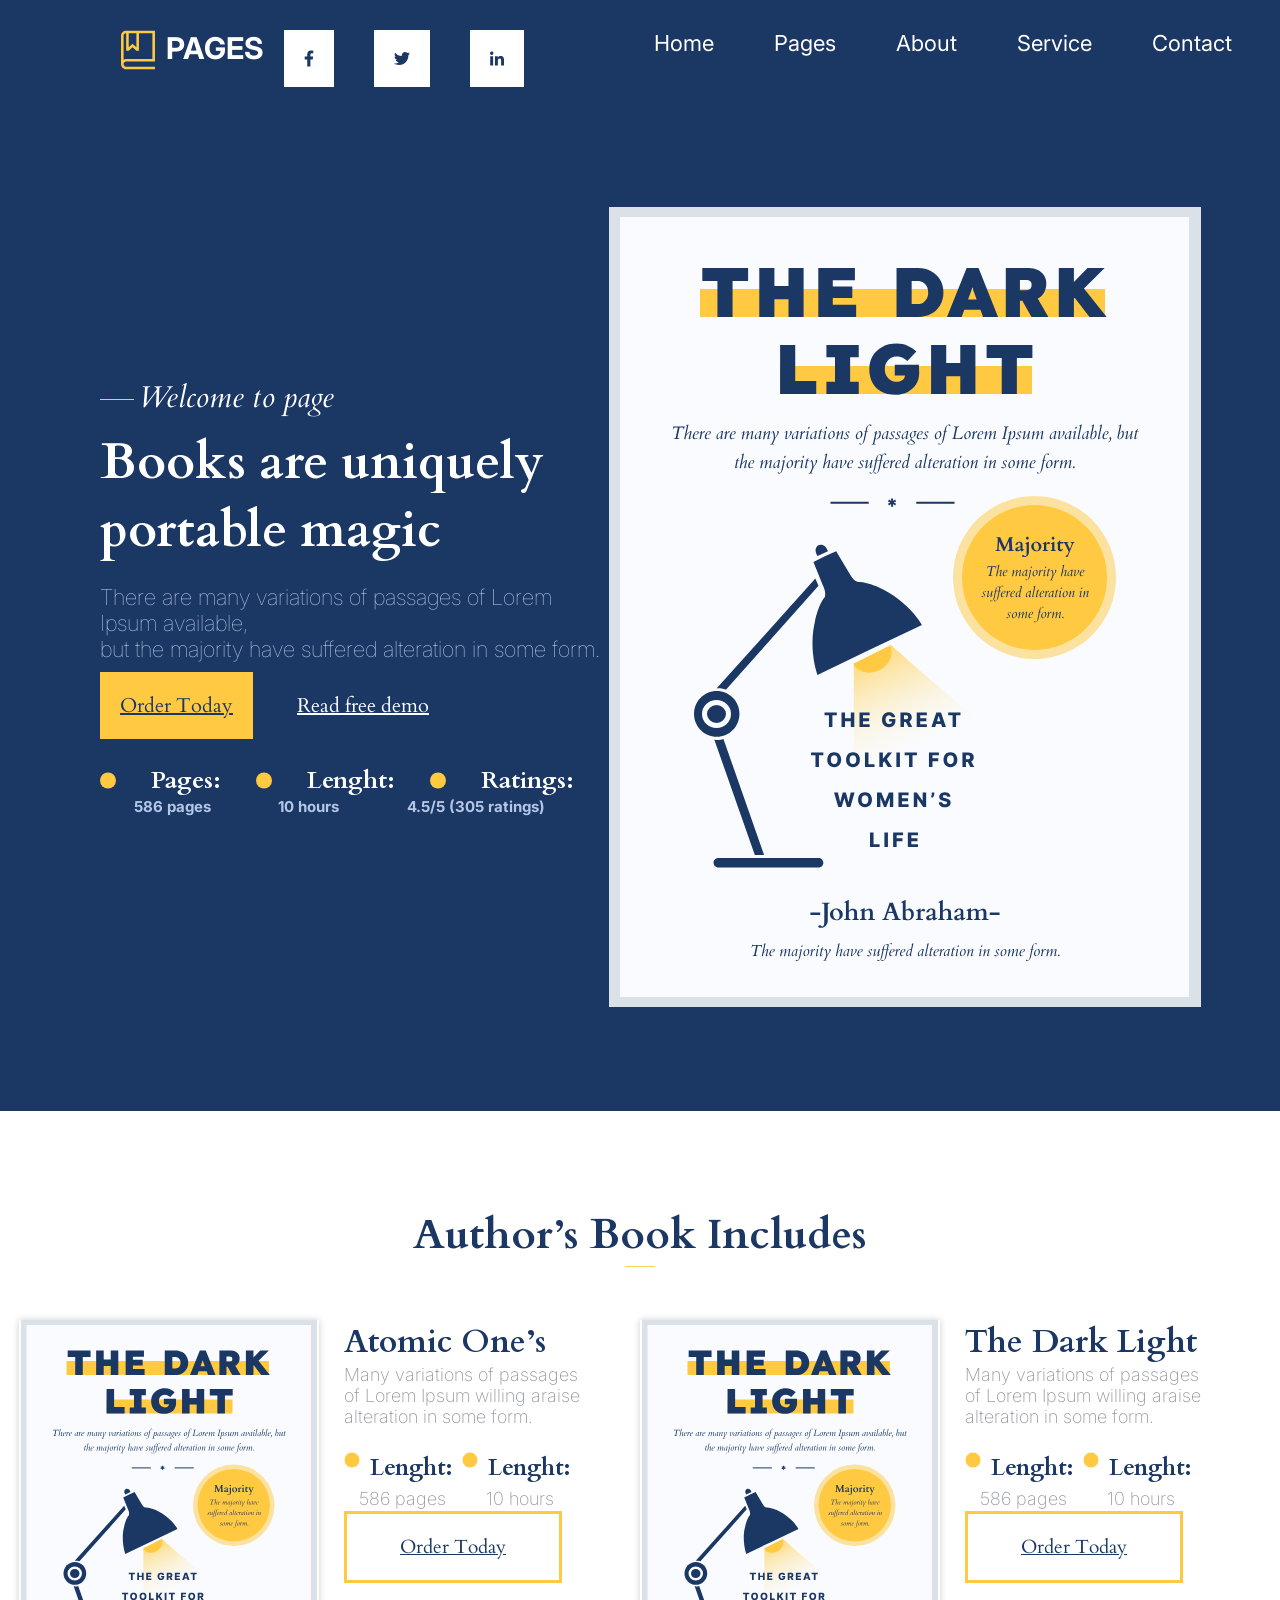
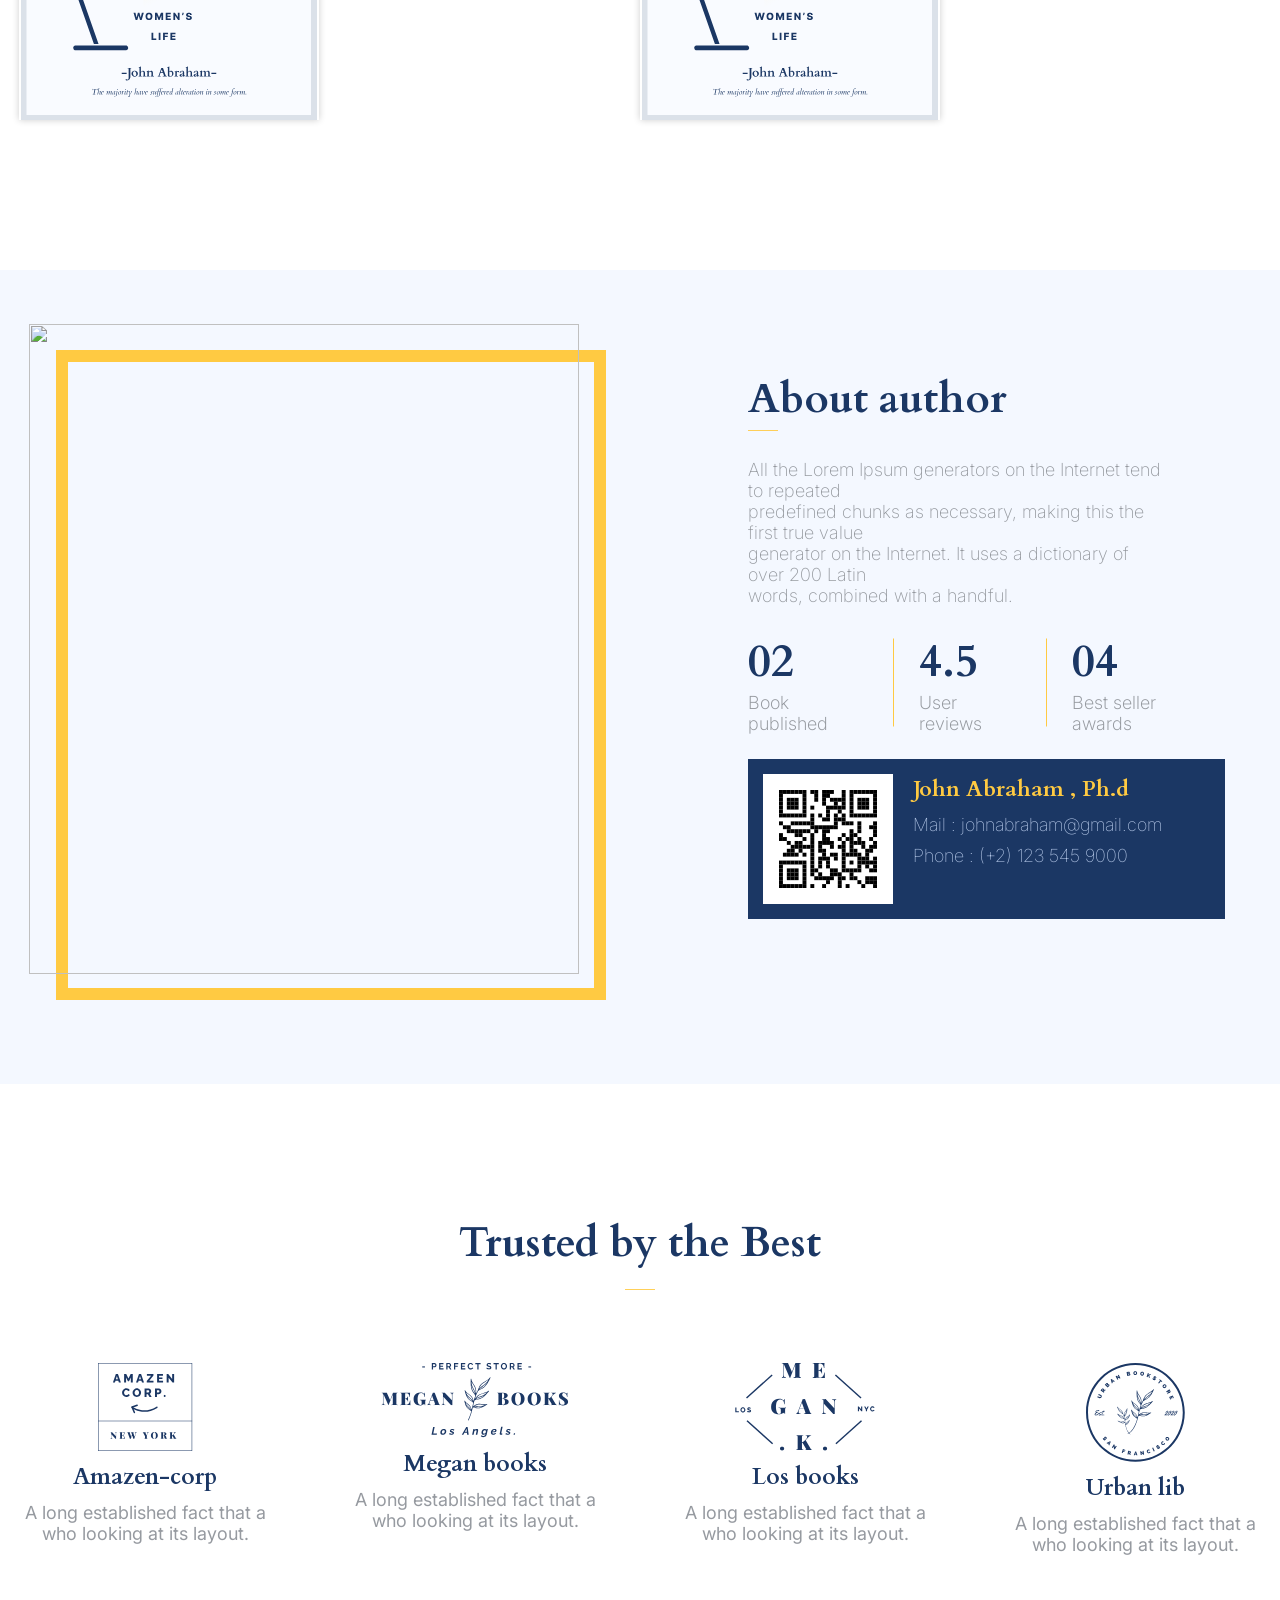
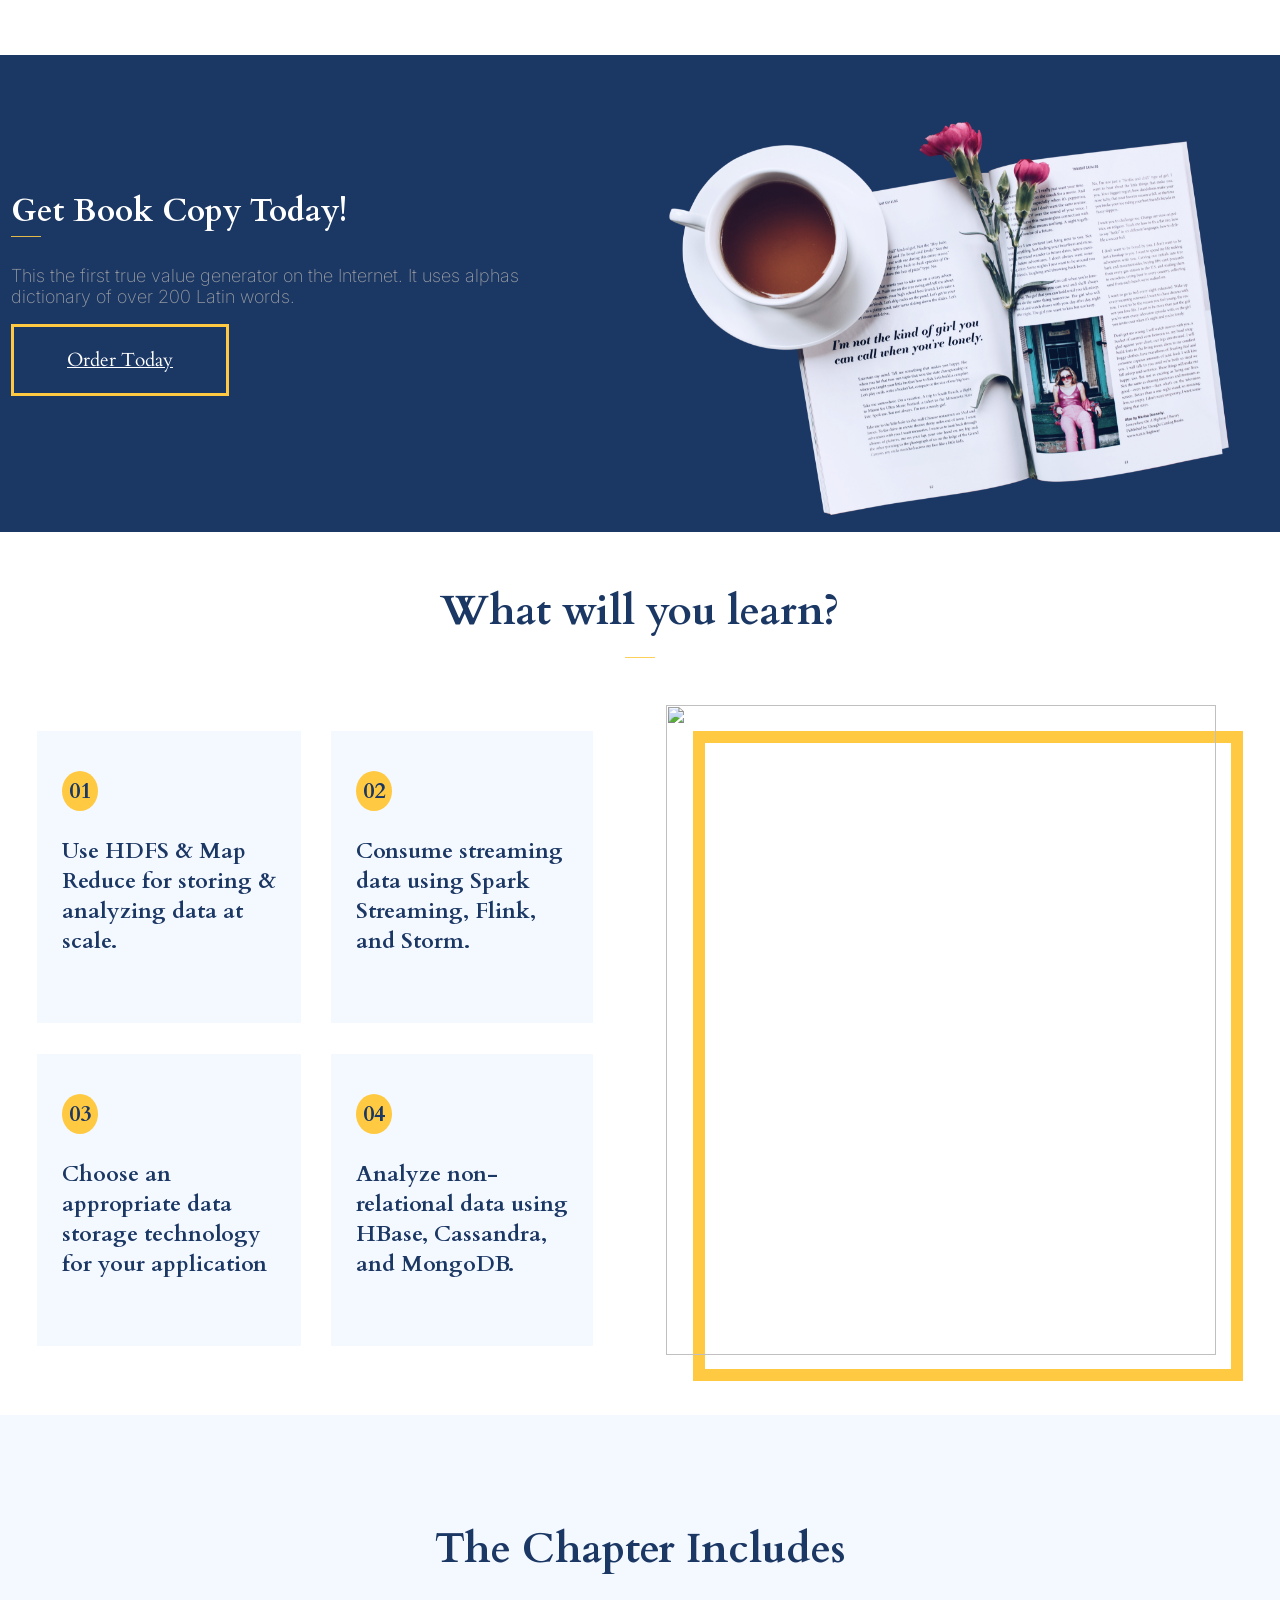
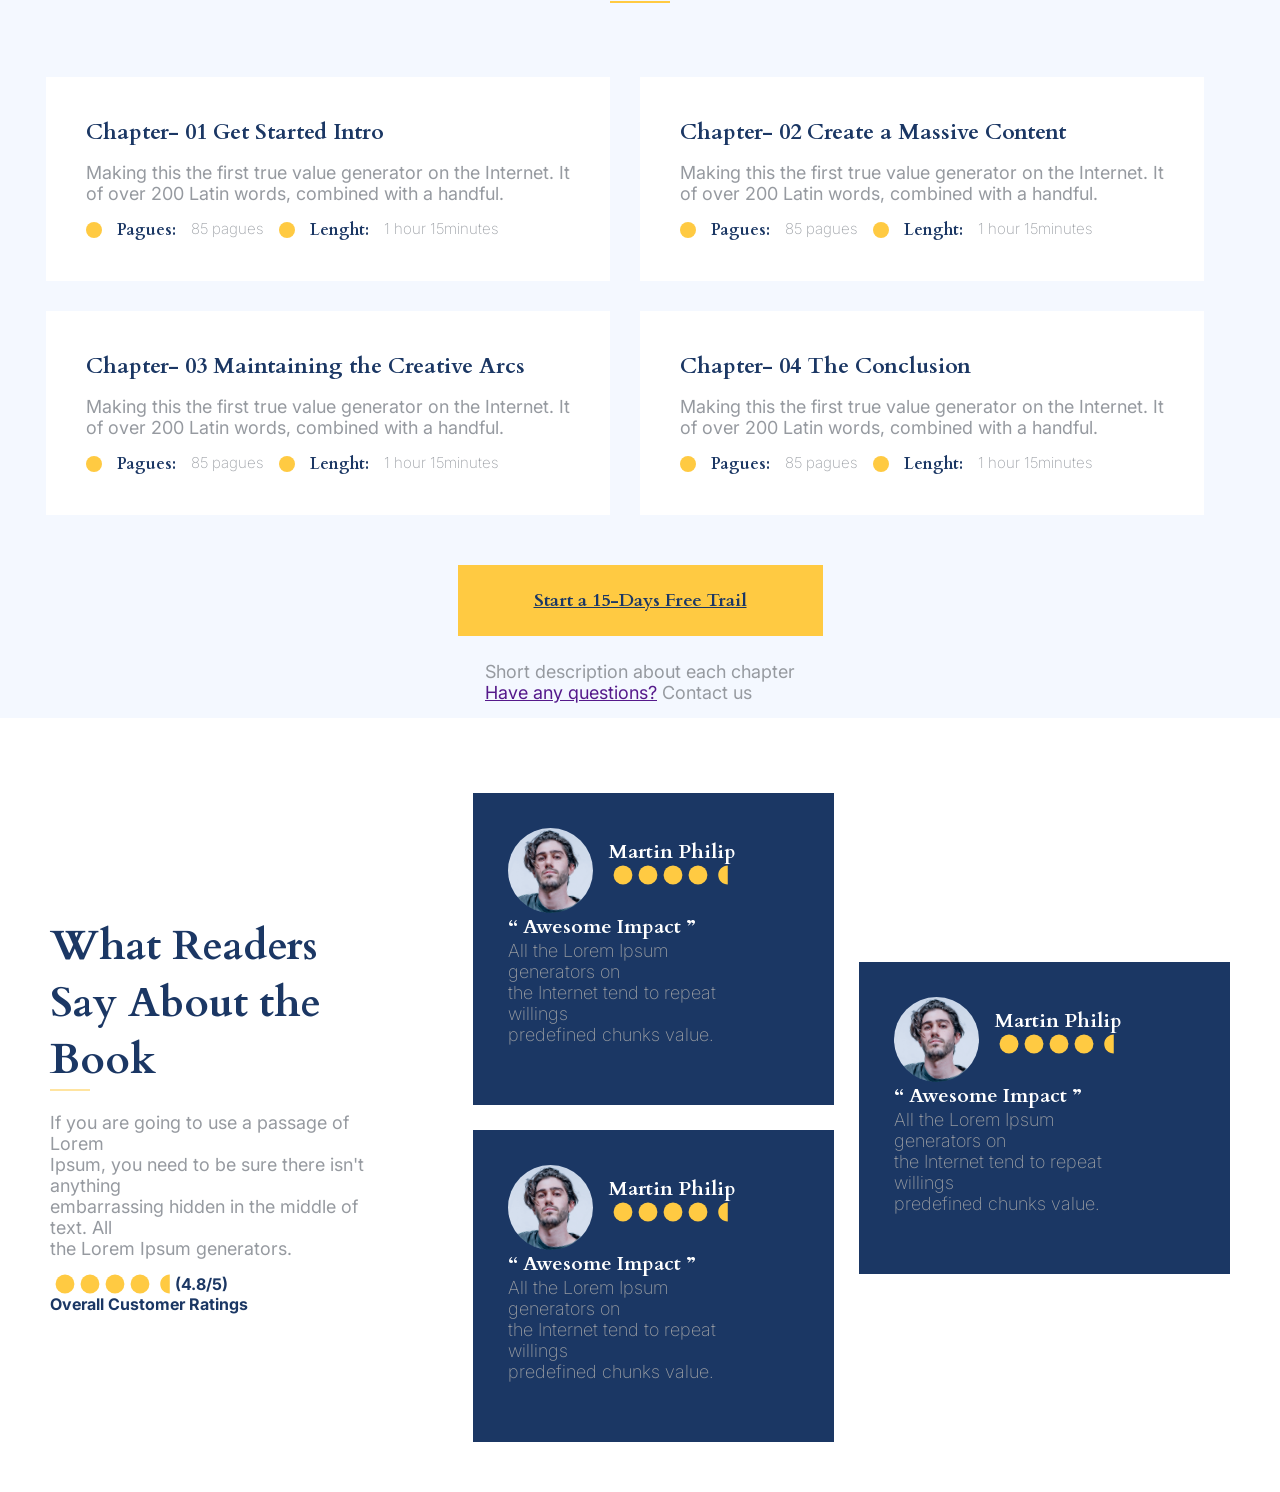
==== commit b32bdcbe: "Espero se haya arreglado el problema" ====
--- a/reposicion.html
+++ b/reposicion.html
@@ -42,8 +42,8 @@
 
                 <img src="./img/carrito-icon.svg" class="carrito">
                 <div style="margin-top: 32px;">
-                <a href="" class="btn-order">Order Today</a>
-            </div>
+                    <a href="" class="btn-order">Order Today</a>
+                </div>
             </div>
         </nav>
     </header>
@@ -161,76 +161,78 @@
             </div> <!--Este div contiene el main de estas dos portadas pequeñas  -->
     </section>
 
-       <section class="section-autor" style="background-color: #F4F8FF;">
-            <!-- Contenedor principal de la foto y de la info del autor -->
-            <div class="about-doctor" style="display: flex; padding: 80px;">
-
-                <!-- Fotos del autor -->
-                <div style="   display:flex; flex-direction: column; ">
-                    <div class="container-photo-autor">
+    <section class="section-autor" style="background-color: #F4F8FF;">
+        <!-- Contenedor principal de la foto y de la info del autor -->
+        <div class="about-doctor" style="display: flex; padding: 80px;">
+
+            <!-- Fotos del autor -->
+            <div style="   display:flex; flex-direction: column; ">
+                <div class="container-photo-autor">
                     <img src="./img/author-marco.svg" width="550px" height="650px">
-                    <img src="./img/author.svg"class="author-position">
-
-                </div>
-                </div>
-
-                <!-- Descripcion del autor -->
-                <div>
-                    <h2 style="color:#1B3764; font-family: Cardo; font-size: 42px;"> About author </h2>
-                    <img src="./img/Line.svg" class="titulo-portaditas" width="30px" height="7px">
-
-                    <p class="parrafos-portaditas"> All the Lorem Ipsum generators on the Internet tend to repeated <br>
-                        predefined chunks as necessary, making this the first true value <br>
-                        generator on the Internet. It uses a dictionary of over 200 Latin <br>
-                        words, combined with a handful.</p>
-
-                    <div class="numeros-author" style="display: flex;">
-
-                        <div style="display: flex; flex-direction: column;">
-                            <h3 class="numeros"> 02</h3>
+                    <img src="./img/author.svg" class="author-position">
+
+                </div>
+            </div>
+
+            <!-- Descripcion del autor -->
+            <div>
+                <h2 style="color:#1B3764; font-family: Cardo; font-size: 42px;"> About author </h2>
+                <img src="./img/Line.svg" class="titulo-portaditas" width="30px" height="7px">
+
+                <p class="parrafos-portaditas"> All the Lorem Ipsum generators on the Internet tend to repeated <br>
+                    predefined chunks as necessary, making this the first true value <br>
+                    generator on the Internet. It uses a dictionary of over 200 Latin <br>
+                    words, combined with a handful.</p>
+
+                <div class="numeros-author" style="display: flex;">
+
+                    <div style="display: flex; flex-direction: column;">
+                        <h3 class="numeros"> 02</h3>
                         <h4 class="h4-about"> Book published</h4>
                     </div>
-                     <img src="./img/line-vertical.svg" style="margin-right: 25px; margin-left: 15px;">
-
-                     <div style="display: flex; flex-direction: column;">
+                    <img src="./img/line-vertical.svg" style="margin-right: 25px; margin-left: 15px;">
+
+                    <div style="display: flex; flex-direction: column;">
                         <h3 class="numeros">4.5</h3>
                         <h4 class="h4-about"> User reviews</h4>
-                     </div>
-
-                        <img src="./img/line-vertical.svg" style="margin-right: 25px; margin-left: 15px;">
-
-                        <div style="display: flex; flex-direction: column;">
+                    </div>
+
+                    <img src="./img/line-vertical.svg" style="margin-right: 25px; margin-left: 15px;">
+
+                    <div style="display: flex; flex-direction: column;">
                         <h3 class="numeros">04</h3>
                         <h4 class="h4-about"> Best seller awards</h4>
-                        </div>
-                    </div>
-
-                    <div class="div-qr">
-
-                        <img src="./img/QR.svg">
-
-                        <div style="display: flexbox; flex-direction: column; ">
-                            <h3 style="font-family: Cardo; font-size: 22px; color: #FFCA42; margin-bottom: 10px;"> John Abraham , Ph.d</h3>
-                            <h4 class="h4-qr"> Mail : johnabraham@gmail.com </h4>
-                            <h4 class="h4-qr"> Phone : (+2) 123 545 9000 </h4>
-
-
-                        </div>
-                    </div>
-
-                </div>  <!--Este div es el cuadro de la informacion -->
-
-            </div>
-        </section>
-<!-- --------------------------------------------------------------- -->
-        <section>
-
- <div class="titulo-portaditas">
-            <h2 style="color:#1B3764; font-family: Cardo; font-size: 42px; margin-bottom: 15px;"> Trusted by the Best </h2>
+                    </div>
+                </div>
+
+                <div class="div-qr">
+
+                    <img src="./img/QR.svg">
+
+                    <div style="display: flexbox; flex-direction: column; ">
+                        <h3 style="font-family: Cardo; font-size: 22px; color: #FFCA42; margin-bottom: 10px;"> John
+                            Abraham , Ph.d</h3>
+                        <h4 class="h4-qr"> Mail : johnabraham@gmail.com </h4>
+                        <h4 class="h4-qr"> Phone : (+2) 123 545 9000 </h4>
+
+
+                    </div>
+                </div>
+
+            </div> <!--Este div es el cuadro de la informacion -->
+
+        </div>
+    </section>
+    <!-- --------------------------------------------------------------- -->
+    <section>
+
+        <div class="titulo-portaditas">
+            <h2 style="color:#1B3764; font-family: Cardo; font-size: 42px; margin-bottom: 15px;"> Trusted by the Best
+            </h2>
             <img src="./img/Line.svg" class="titulo-portaditas" width="30px" height="7px" style="margin-bottom: 15px;">
         </div>
 
-        <div  style="display: flex;" class="trusted-div-principal">
+        <div style="display: flex;" class="trusted-div-principal">
 
             <div class="trusted-div">
                 <img src="./img/amazen-corp.svg" width="95" height="88">
@@ -244,7 +246,7 @@
                 <img src="./img/megan-books.svg" width="188" height="75">
                 <h3 class="h3-trusted">Megan books</h3>
                 <p class="p-trusted">A long established fact that a <br>
-                     who looking at its layout.</p>
+                    who looking at its layout.</p>
             </div>
 
 
@@ -252,7 +254,7 @@
                 <img src="./img/megank-logo.svg" width="140" height="88">
                 <h3 class="h3-trusted">Los books</h3>
                 <p class="p-trusted">A long established fact that a <br>
-                     who looking at its layout.</p>
+                    who looking at its layout.</p>
             </div>
 
             <div class="trusted-div">
@@ -262,99 +264,318 @@
                     who looking at its layout.</p>
             </div>
         </div>
-</section>
-
-<section style="background-color: #1B3764;">
-    <div style="display: flex; justify-content: center; gap: 50px;">
-
-<div style="display: flex; flex-direction: column; justify-content: center; margin-bottom: 25px;">
-    <h3 class="h3-portaditas" style="color: white;">Get Book Copy Today!</h3>
-    <img src="./img/Line.svg" width="30px" height="7px" style="margin-bottom: 15px;">
-    <p class="parrafos-portaditas" style="margin-top: 10px; margin-bottom: 15px;">This the first true value generator on the Internet. It uses alphas <br>
-        dictionary of over 200 Latin words.</p>
-
-        <div style="background-color: #1B3764; margin-top: 25px;">
-        <a href="" class="boton-getbook">Order Today</a>
-    </div>
-
-</div>
-
-<img src="./img/libro-taza.svg" style="margin-top: 50px;">
-    </div>
-</section>
-
-<!-- ----------------------------------------------------------------- -->
-
-<section>
-
-
- <div class="titulo-portaditas" style="margin-top: 30px;">
-    <h2 style="color:#1B3764; font-family: Cardo; font-size: 42px; margin-bottom: 15px;"> What will you learn? </h2>
-    <img src="./img/Line.svg" class="titulo-portaditas" width="30px" height="7px" style="margin-bottom: 15px;">
-</div>
-
-
-<!-- principal -->
-<div style="display: flex;
+    </section>
+
+    <section style="background-color: #1B3764;">
+        <div style="display: flex; justify-content: center; gap: 50px;">
+
+            <div style="display: flex; flex-direction: column; justify-content: center; margin-bottom: 25px;">
+                <h3 class="h3-portaditas" style="color: white;">Get Book Copy Today!</h3>
+                <img src="./img/Line.svg" width="30px" height="7px" style="margin-bottom: 15px;">
+                <p class="parrafos-portaditas" style="margin-top: 10px; margin-bottom: 15px;">This the first true value
+                    generator on the Internet. It uses alphas <br>
+                    dictionary of over 200 Latin words.</p>
+
+                <div style="background-color: #1B3764; margin-top: 25px;">
+                    <a href="" class="boton-getbook">Order Today</a>
+                </div>
+
+            </div>
+
+            <img src="./img/libro-taza.svg" style="margin-top: 50px;">
+        </div>
+    </section>
+
+    <!-- ----------------------------------------------------------------- -->
+
+    <section>
+
+
+        <div class="titulo-portaditas" style="margin-top: 30px;">
+            <h2 style="color:#1B3764; font-family: Cardo; font-size: 42px; margin-bottom: 15px;"> What will you learn?
+            </h2>
+            <img src="./img/Line.svg" class="titulo-portaditas" width="30px" height="7px" style="margin-bottom: 15px;">
+        </div>
+
+
+        <!-- principal -->
+        <div style="display: flex;
 justify-content: center;
 gap: 70px;
  padding-top: 30px; padding-bottom: 30px;">
 
-    <!-- div recuadros -->
-     <div style="display: flex;">
-<div style="display: flex; flex-direction: column;">
-
-    <div class="recuadritos">
-        <h3 class="h3-recuadritos"> 01 </h3>
-        <p class="p-recuadritos">Use HDFS & Map <br>
-            Reduce for storing & <br>
-           analyzing data at <br>
-            scale.</p>
-    </div>
-
-    <div class="recuadritos">
-        <h3 class="h3-recuadritos"> 03 </h3>
-        <p class="p-recuadritos">Choose an <br>
-            appropriate data <br>
-            storage technology <br>
-             for your application</p>
-    </div>
-
-</div>
-
-<div style="display: flex; flex-direction: column;">
-
-    <div class="recuadritos">
-        <h3 class="h3-recuadritos"> 02 </h3>
-        <p class="p-recuadritos">Consume streaming <br>
-            data using Spark <br>
-             Streaming, Flink, <br>
-              and Storm.</p>
-    </div>
-
-    <div class="recuadritos">
-        <h3 class="h3-recuadritos"> 04 </h3>
-        <p class="p-recuadritos">Analyze non- <br>
-            relational data using <br>
-             HBase, Cassandra, <br>
-              and MongoDB.</p>
-    </div>
-
-</div>
-
-</div>
-<!-- Aqui termina el div de recuadros -->
-
-<div style="   display:flex; flex-direction: column; ">
-    <div class="container-photo-autor">
-    <img src="./img/author-marco.svg" width="550px" height="650px">
-    <img src="./img/señora-libro.svg"class="author-position">
-
-</div>
-</div>
-
-</div>
-<!-- Aqui termina el principal -->
-
-</section>
+            <!-- div recuadros -->
+            <div style="display: flex;">
+                <div style="display: flex; flex-direction: column;">
+
+                    <div class="recuadritos">
+                        <h3 class="h3-recuadritos"> 01 </h3>
+                        <p class="p-recuadritos">Use HDFS & Map <br>
+                            Reduce for storing & <br>
+                            analyzing data at <br>
+                            scale.</p>
+                    </div>
+
+                    <div class="recuadritos">
+                        <h3 class="h3-recuadritos"> 03 </h3>
+                        <p class="p-recuadritos">Choose an <br>
+                            appropriate data <br>
+                            storage technology <br>
+                            for your application</p>
+                    </div>
+
+                </div>
+
+                <div style="display: flex; flex-direction: column;">
+
+                    <div class="recuadritos">
+                        <h3 class="h3-recuadritos"> 02 </h3>
+                        <p class="p-recuadritos">Consume streaming <br>
+                            data using Spark <br>
+                            Streaming, Flink, <br>
+                            and Storm.</p>
+                    </div>
+
+                    <div class="recuadritos">
+                        <h3 class="h3-recuadritos"> 04 </h3>
+                        <p class="p-recuadritos">Analyze non- <br>
+                            relational data using <br>
+                            HBase, Cassandra, <br>
+                            and MongoDB.</p>
+                    </div>
+
+                </div>
+
+            </div>
+            <!-- Aqui termina el div de recuadros -->
+
+            <div style="   display:flex; flex-direction: column; ">
+                <div class="container-photo-autor">
+                    <img src="./img/author-marco.svg" width="550px" height="650px">
+                    <img src="./img/señora-libro.svg" class="author-position">
+                </div>
+            </div>
+        </div>
+        <!-- Aqui termina el principal -->
+    </section>
+
+    <!-- --------------------------------------------------------------- -->
+
+    <section class="section-chapter-includes">
+
+        <h2 class="h2-chapter-includes"> The Chapter Includes </h2>
+        <img src="./img/Line.svg" class="linea-titulos">
+
+
+        <div class="recuadros-chapter">
+            <article class="cuadros-chapter">
+
+                <h3 class="h3-chapter-includes"> Chapter- 01 Get Started Intro </h3>
+                <p class="p-chapter-includes"> Making this the first true value generator on the Internet. It <br>
+                    of over 200 Latin words, combined with a handful. </p>
+                <div style="display: flex;">
+
+                    <img src="img/point.svg">
+                    <h4 class="h4-chapter-includes"> Pagues:</h4>
+                    <h5 class="h5-chapter-includes">85 pagues</h5>
+
+
+                    <img src="img/point.svg">
+                    <h4 class="h4-chapter-includes"> Lenght:</h4>
+                    <h5 class="h5-chapter-includes">1 hour 15minutes</h5>
+                </div>
+            </article>
+
+            <article class="cuadros-chapter">
+
+                <h3 class="h3-chapter-includes"> Chapter- 02 Create a Massive Content </h3>
+                <p class="p-chapter-includes"> Making this the first true value generator on the Internet. It <br>
+                    of over 200 Latin words, combined with a handful. </p>
+                <div style="display: flex;">
+
+                    <img src="img/point.svg">
+                    <h4 class="h4-chapter-includes"> Pagues:</h4>
+                    <h5 class="h5-chapter-includes">85 pagues</h5>
+
+
+                    <img src="img/point.svg">
+                    <h4 class="h4-chapter-includes"> Lenght:</h4>
+                    <h5 class="h5-chapter-includes">1 hour 15minutes</h5>
+                </div>
+            </article>
+        </div>
+
+        <div class="recuadros-chapter">
+            <article class="cuadros-chapter">
+
+                <h3 class="h3-chapter-includes"> Chapter- 03 Maintaining the Creative Arcs </h3>
+                <p class="p-chapter-includes"> Making this the first true value generator on the Internet. It <br>
+                    of over 200 Latin words, combined with a handful. </p>
+                <div style="display: flex;">
+
+                    <img src="img/point.svg">
+                    <h4 class="h4-chapter-includes"> Pagues:</h4>
+                    <h5 class="h5-chapter-includes">85 pagues</h5>
+
+
+                    <img src="img/point.svg">
+                    <h4 class="h4-chapter-includes"> Lenght:</h4>
+                    <h5 class="h5-chapter-includes">1 hour 15minutes</h5>
+                </div>
+            </article>
+
+            <article class="cuadros-chapter">
+
+                <h3 class="h3-chapter-includes"> Chapter- 04 The Conclusion</h3>
+                <p class="p-chapter-includes"> Making this the first true value generator on the Internet. It <br>
+                    of over 200 Latin words, combined with a handful. </p>
+                <div style="display: flex;">
+
+                    <img src="img/point.svg">
+                    <h4 class="h4-chapter-includes"> Pagues:</h4>
+                    <h5 class="h5-chapter-includes">85 pagues</h5>
+
+
+                    <img src="img/point.svg">
+                    <h4 class="h4-chapter-includes"> Lenght:</h4>
+                    <h5 class="h5-chapter-includes">1 hour 15minutes</h5>
+                </div>
+            </article>
+        </div>
+
+        <a href="" class="boton-chapter-includes"> Start a 15-Days Free Trail </a>
+
+        <p class="p-chapter-includes"> Short description about each chapter <br>
+            <a href=""> Have any questions?</a> Contact us
+        </p>
+    </section>
+
+
+    <!-- ------------------------------------------------------------- -->
+
+    <section>
+        <div class="contenedor-whatReaders">
+
+            <div class="div1-whatReaders">
+                <h2 class="h2-whatReaders"> What Readers <br>
+                    Say About the <br>
+                    Book </h2>
+                <img src="./img/Line.svg" class="linea-whatReaders">
+
+                <p class="p-chapter-includes"> If you are going to use a passage of Lorem <br>
+                    Ipsum, you need to be sure there isn't anything <br>
+                    embarrassing hidden in the middle of text. All <br>
+                    the Lorem Ipsum generators.</p>
+                <div class="div-puntos-intermedios">
+                    <img src="./img/point.svg" class="puntos-whatReaders">
+                    <img src="./img/point.svg" class="puntos-whatReaders">
+                    <img src="./img/point.svg" class="puntos-whatReaders">
+                    <img src="./img/point.svg" class="puntos-whatReaders">
+                    <img src="./img/point-intermedio.svg" class="puntos-whatReaders">
+
+                    <h4 class="h4-whatReaders">(4.8/5)</h4>
+
+                </div>
+
+                <h4 class="h4-whatReaders"> Overall Customer Ratings </h4>
+
+            </div>
+
+            <div class="div2-whatReaders">
+
+                <article class="article-whatReaders">
+                    <div>
+
+                        <div class="div-foto-nombre">
+
+                            <img src="./img/ramdon-1.svg" class="person-circular">
+
+                            <div class="div-nombre-puntos">
+                                <h3 class="h3-person-whatReaders">Martin Philip</h3>
+
+                                <div class="div-puntos-intermedios">
+                                    <img src="./img/point.svg" class="puntos-whatReaders">
+                                    <img src="./img/point.svg" class="puntos-whatReaders">
+                                    <img src="./img/point.svg" class="puntos-whatReaders">
+                                    <img src="./img/point.svg" class="puntos-whatReaders">
+                                    <img src="./img/point-intermedio.svg" class="puntos-whatReaders">
+
+                                </div>
+                            </div>
+                        </div>
+                        <h3 class="h3-person-whatReaders">“ Awesome Impact ”</h3>
+
+                        <p class="parrafos-portaditas"> All the Lorem Ipsum generators on <br>
+                            the Internet tend to repeat willings <br>
+                            predefined chunks value.</p>
+
+                    </div>
+
+                </article>
+
+
+                <article class="article-whatReaders">
+
+
+                    <div>
+
+                        <div class="div-foto-nombre">
+
+                            <img src="./img/ramdon-1.svg" class="person-circular">
+
+                            <div class="div-nombre-puntos">
+                                <h3 class="h3-person-whatReaders">Martin Philip</h3>
+
+                                <div class="div-puntos-intermedios">
+                                    <img src="./img/point.svg" class="puntos-whatReaders">
+                                    <img src="./img/point.svg" class="puntos-whatReaders">
+                                    <img src="./img/point.svg" class="puntos-whatReaders">
+                                    <img src="./img/point.svg" class="puntos-whatReaders">
+                                    <img src="./img/point-intermedio.svg" class="puntos-whatReaders">
+
+                                </div>
+                            </div>
+                        </div>
+                        <h3 class="h3-person-whatReaders">“ Awesome Impact ”</h3>
+
+                        <p class="parrafos-portaditas"> All the Lorem Ipsum generators on <br>
+                            the Internet tend to repeat willings <br>
+                            predefined chunks value.</p>
+
+                    </div>
+                </article>
+            </div>
+
+            <article class="article-whatReaders">
+
+                <div>
+
+                    <div class="div-foto-nombre">
+
+                        <img src="./img/ramdon-1.svg" class="person-circular">
+
+                        <div class="div-nombre-puntos">
+                            <h3 class="h3-person-whatReaders">Martin Philip</h3>
+
+                            <div class="div-puntos-intermedios">
+                                <img src="./img/point.svg" class="puntos-whatReaders">
+                                <img src="./img/point.svg" class="puntos-whatReaders">
+                                <img src="./img/point.svg" class="puntos-whatReaders">
+                                <img src="./img/point.svg" class="puntos-whatReaders">
+                                <img src="./img/point-intermedio.svg" class="puntos-whatReaders">
+
+                            </div>
+                        </div>
+                    </div>
+                    <h3 class="h3-person-whatReaders">“ Awesome Impact ”</h3>
+
+                    <p class="parrafos-portaditas"> All the Lorem Ipsum generators on <br>
+                        the Internet tend to repeat willings <br>
+                        predefined chunks value.</p>
+
+                </div>
+            </article>
+
+        </div>
+    </section>
 </body>
--- a/rest.css
+++ b/rest.css
@@ -334,7 +334,7 @@
 
 /* ----------------------------------------------------- */
 
-.recuadritos{
+.recuadritos {
   background-color: #F4F8FF;
   margin-bottom: 31px;
   margin-right: 30px;
@@ -343,11 +343,11 @@
   padding: 25px;
 }
 
-.h3-recuadritos{
+.h3-recuadritos {
   font-family: Cardo;
   font-size: 22px;
   font-weight: bold;
-  background-color:#FFCA42;
+  background-color: #FFCA42;
   color: #1B3764;
   display: inline-block;
   border-radius: 50%;
@@ -358,11 +358,182 @@
 
 }
 
-.p-recuadritos{
-font-family: Cardo;
-font-size: 22px;
-font-weight: bold;
-color: #1B3764;
-margin-bottom: 42px;
-
+.p-recuadritos {
+  font-family: Cardo;
+  font-size: 22px;
+  font-weight: bold;
+  color: #1B3764;
+  margin-bottom: 42px;
+
+}
+
+/* --------------------------------------------------------- */
+
+/* Zona de recuadros medianamente grandes - The Chapter Includes */
+
+.section-chapter-includes {
+  background-color: #F4F8FF;
+  display: flex;
+  flex-direction: column;
+  align-items: center;
+}
+
+.h2-chapter-includes {
+  font-family: Cardo;
+  font-size: 42px;
+  color: #1B3764;
+  text-align: center;
+  margin-top: 42px;
+  padding-top: 7dvb;
+}
+
+.h3-chapter-includes {
+  font-family: Cardo;
+  font-size: 22px;
+  color: #1B3764;
+  margin-bottom: 15px;
+}
+
+.h4-chapter-includes{
+  font-family: Cardo;
+  /* font-size: 22px; */
+  color: #1B3764;
+  margin-left: 15px;
+
+}
+
+.h5-chapter-includes{
+  font-family: Inter;
+  font-size: 15px;
+  font-weight: 180;
+  /* font-size: 22px; */
+  color: #969AA0;
+  margin-left: 15px;
+  margin-right: 15px;
+}
+
+.p-chapter-includes {
+  font-family: Inter;
+  font-size: 18px;
+  font-weight: medium;
+  color: #969AA0;
+  margin-bottom: 15px;
+}
+
+.linea-titulos {
+  text-align: center;
+  width: 60px;
+  height: 50px;
+  margin-bottom: 50px;
+}
+
+.recuadros-chapter {
+display: flex;
+}
+
+.cuadros-chapter {
+  background-color: white;
+  margin-bottom: 30px;
+  margin-right: 30px;
+  padding: 40px;
+}
+
+.boton-chapter-includes{
+  font-family: Cardo;
+  font-size: 18px;
+  font-weight: bold ;
+  background-color: #FFCA42;
+  color: #1B3764;
+  border: 3px solid #FFCA42;
+  padding: 20px 73px;
+  margin-top: 20px;
+  margin-bottom: 25px;
+
+}
+
+/* ---------------------------------------------- */
+
+/* Seccion de portadas con estructura especial de posicionamiento */
+
+
+.contenedor-whatReaders{
+
+  display: flex;
+  align-items: center;
+  justify-content: center;
+  margin: 50px;
+}
+
+.div1-whatReaders{
+  display: flex;
+  flex-direction: column;
+  margin-right: 50px;
+}
+
+.div2-whatReaders{
+  display: flex;
+  flex-direction: column;
+}
+
+
+.div-puntos-intermedios{
+  display: flex;
+}
+
+.linea-whatReaders{
+
+  width: 40px;
+  height: 4px;
+  margin-bottom: 20px;
+}
+
+.puntos-whatReaders{
+  width: 20px;
+  height: 20px;
+  margin-left: 5px;
+}
+
+.h2-whatReaders{
+  font-family: Cardo;
+  font-size: 42px;
+  color: #1B3764;
+}
+
+.h4-whatReaders{
+  font-family: Inter;
+  font-size: 16px;
+  color: #1B3764;
+}
+
+.article-whatReaders{
+  background-color: #1B3764;
+  padding: 35px;
+  margin-top: 25px;
+  margin-left: 25px;
+}
+
+.div-foto-nombre{
+  display: flex;
+  gap: 15px;
+}
+
+
+.div-nombre-puntos{
+  display: flex;
+  flex-direction: column;
+  margin-top: 10px;
+}
+
+.person-circular{
+  width: 85px;
+  height: 85px;
+  border-radius: 50%;
+
+}
+
+.h3-person-whatReaders{
+  font-family: Cardo;
+  font-size: 20px;
+  color: white;
+  /* margin-right: 25px; */
 }
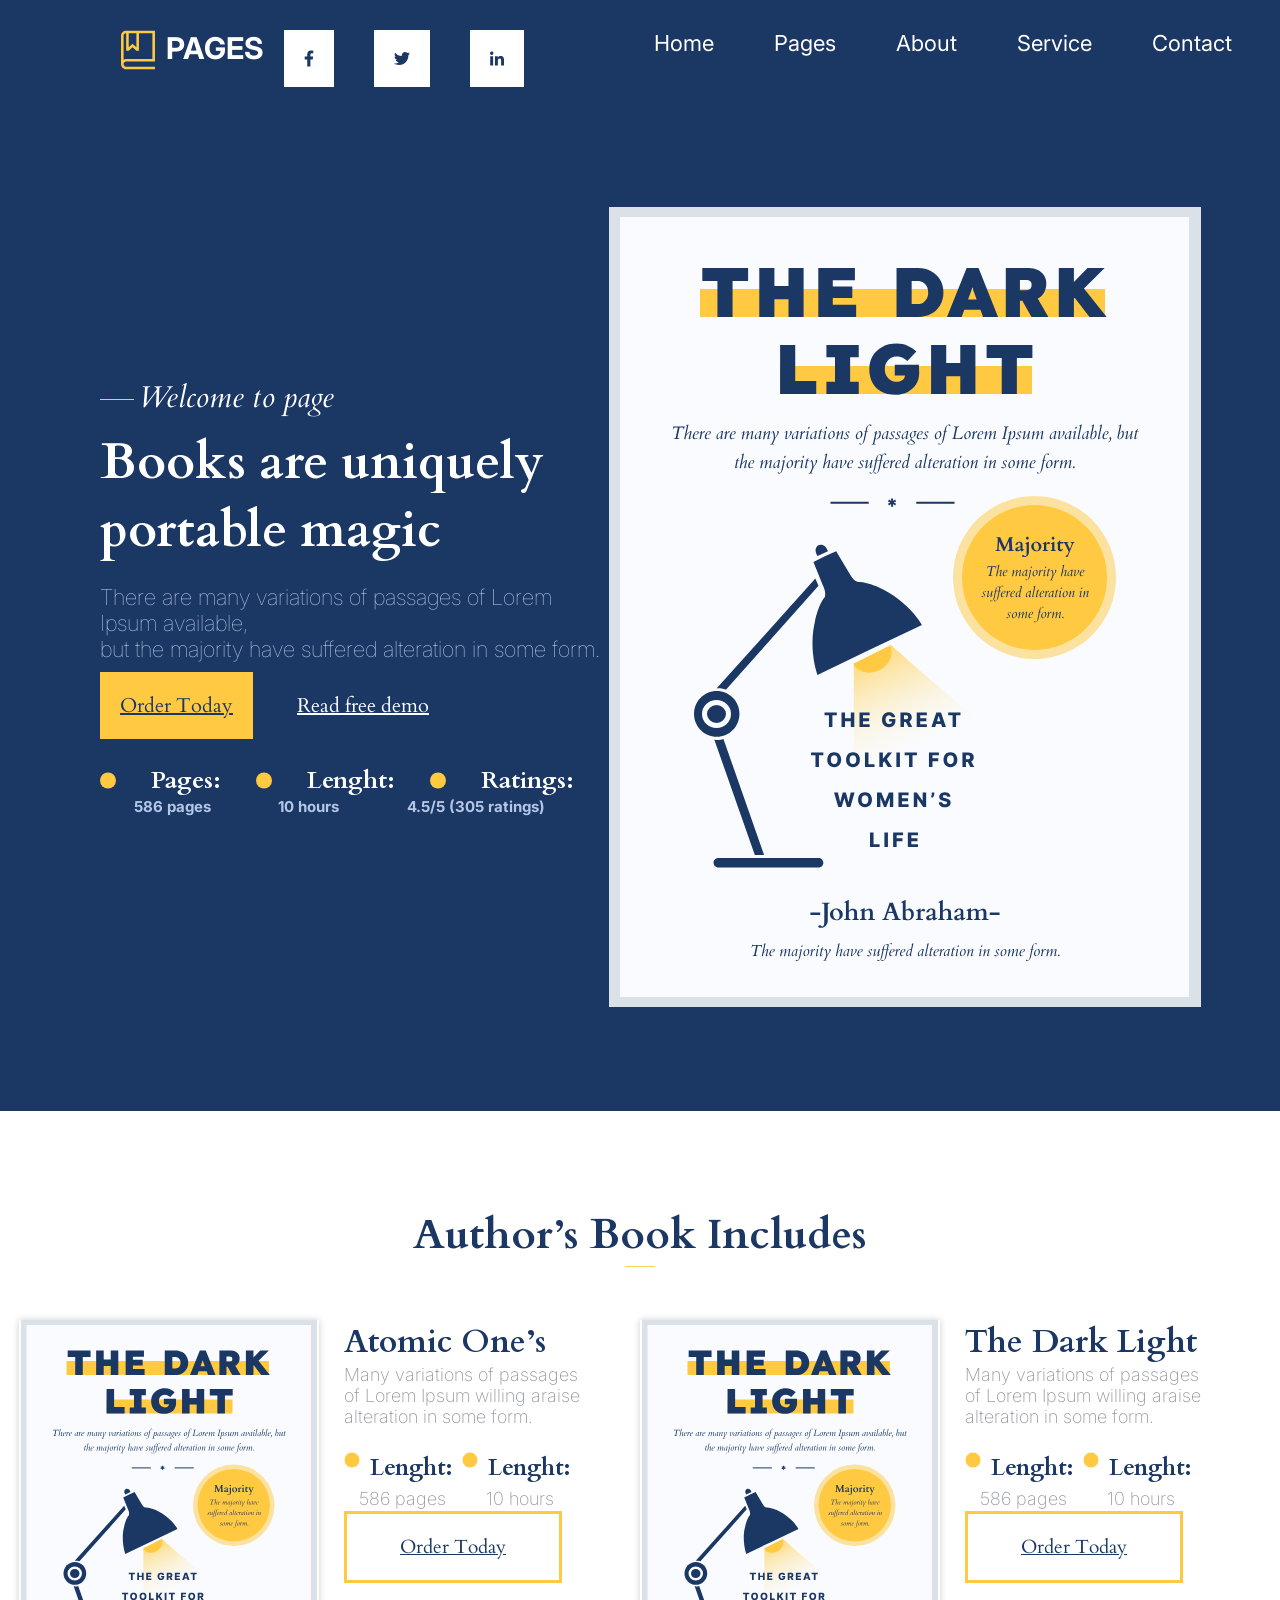
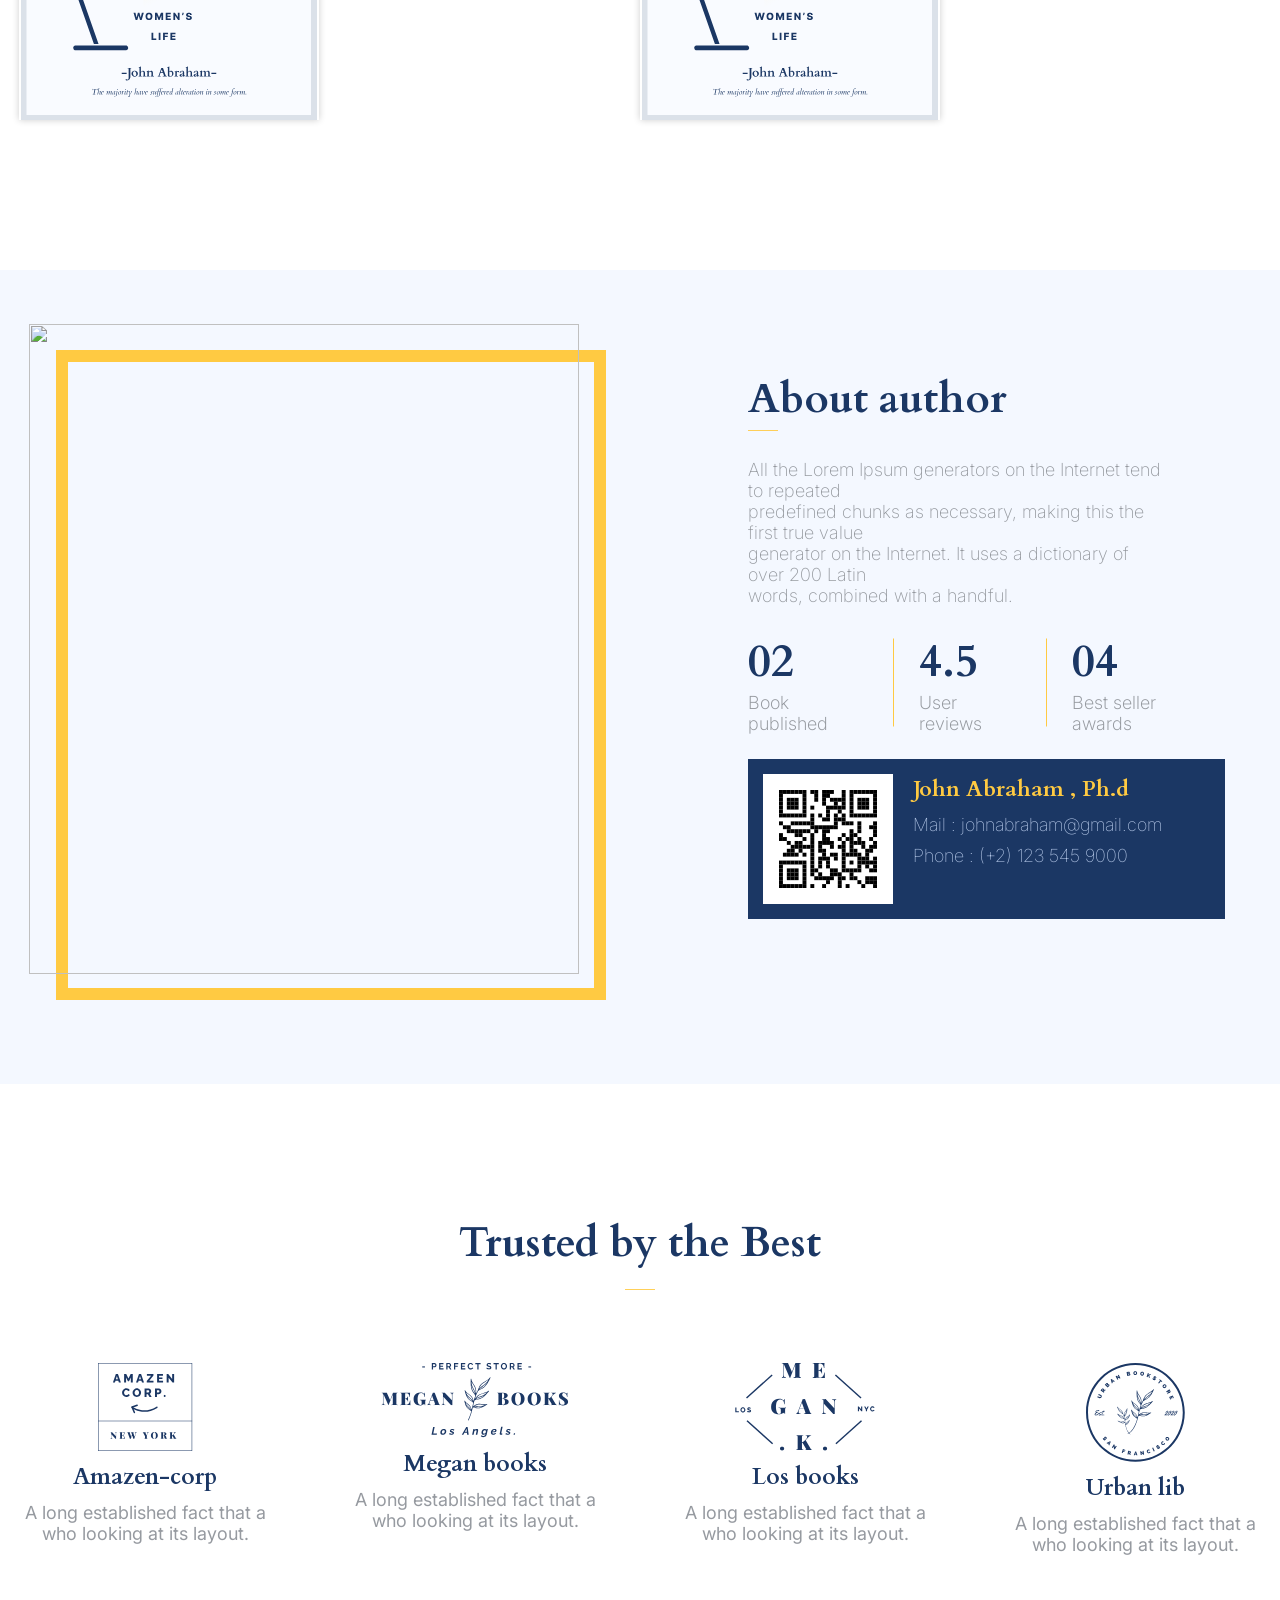
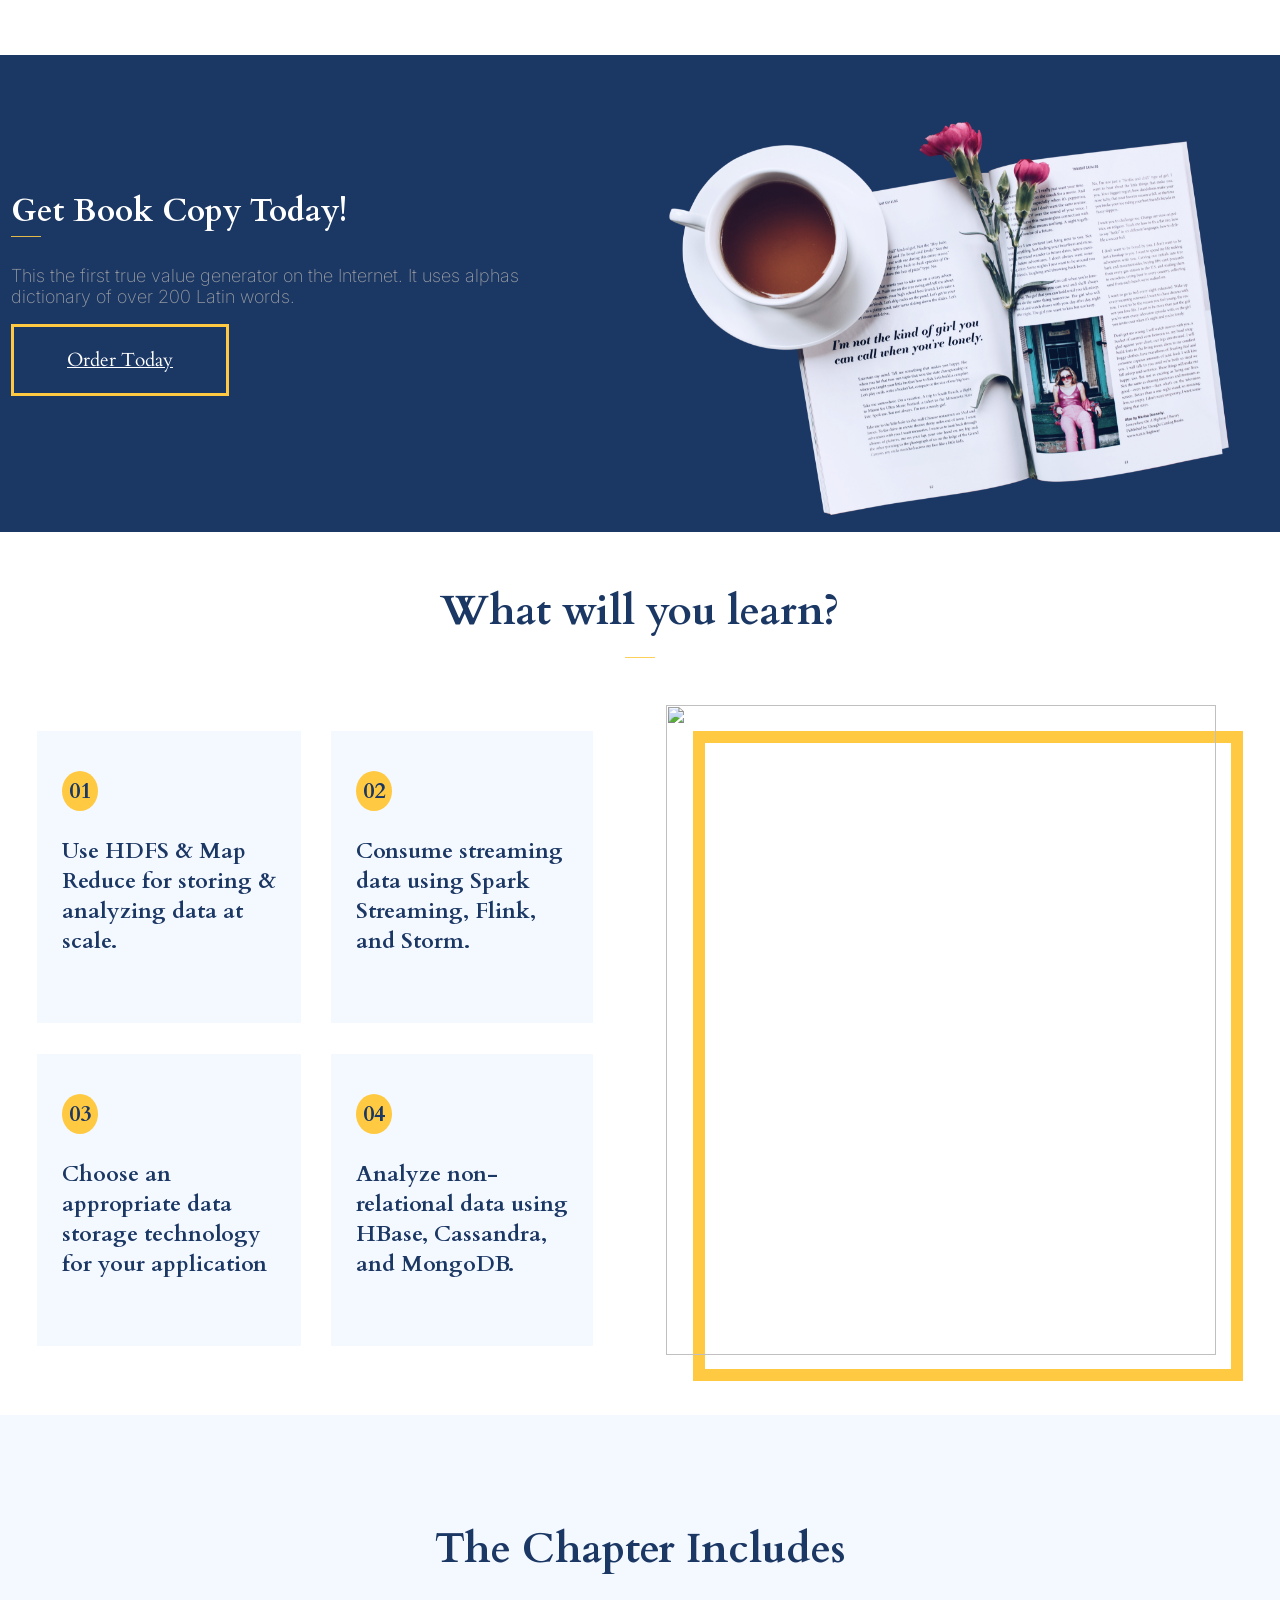
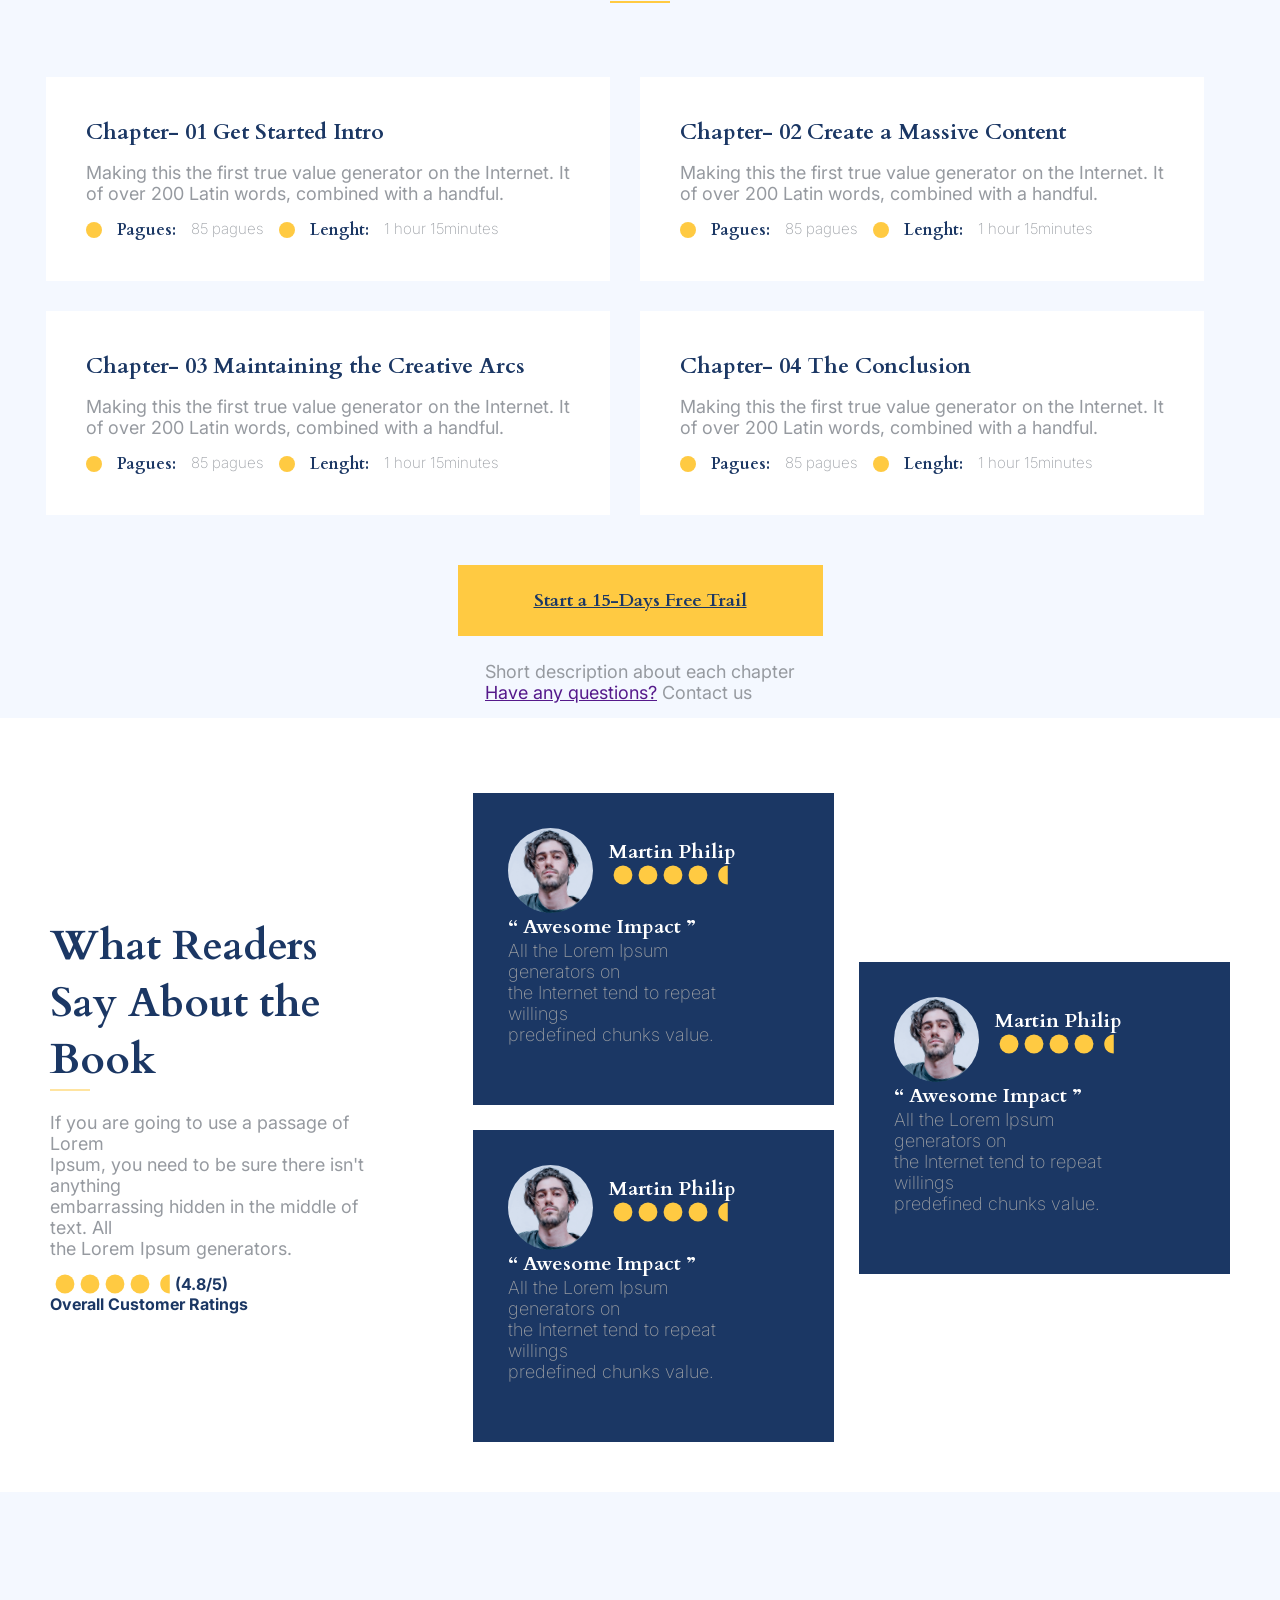
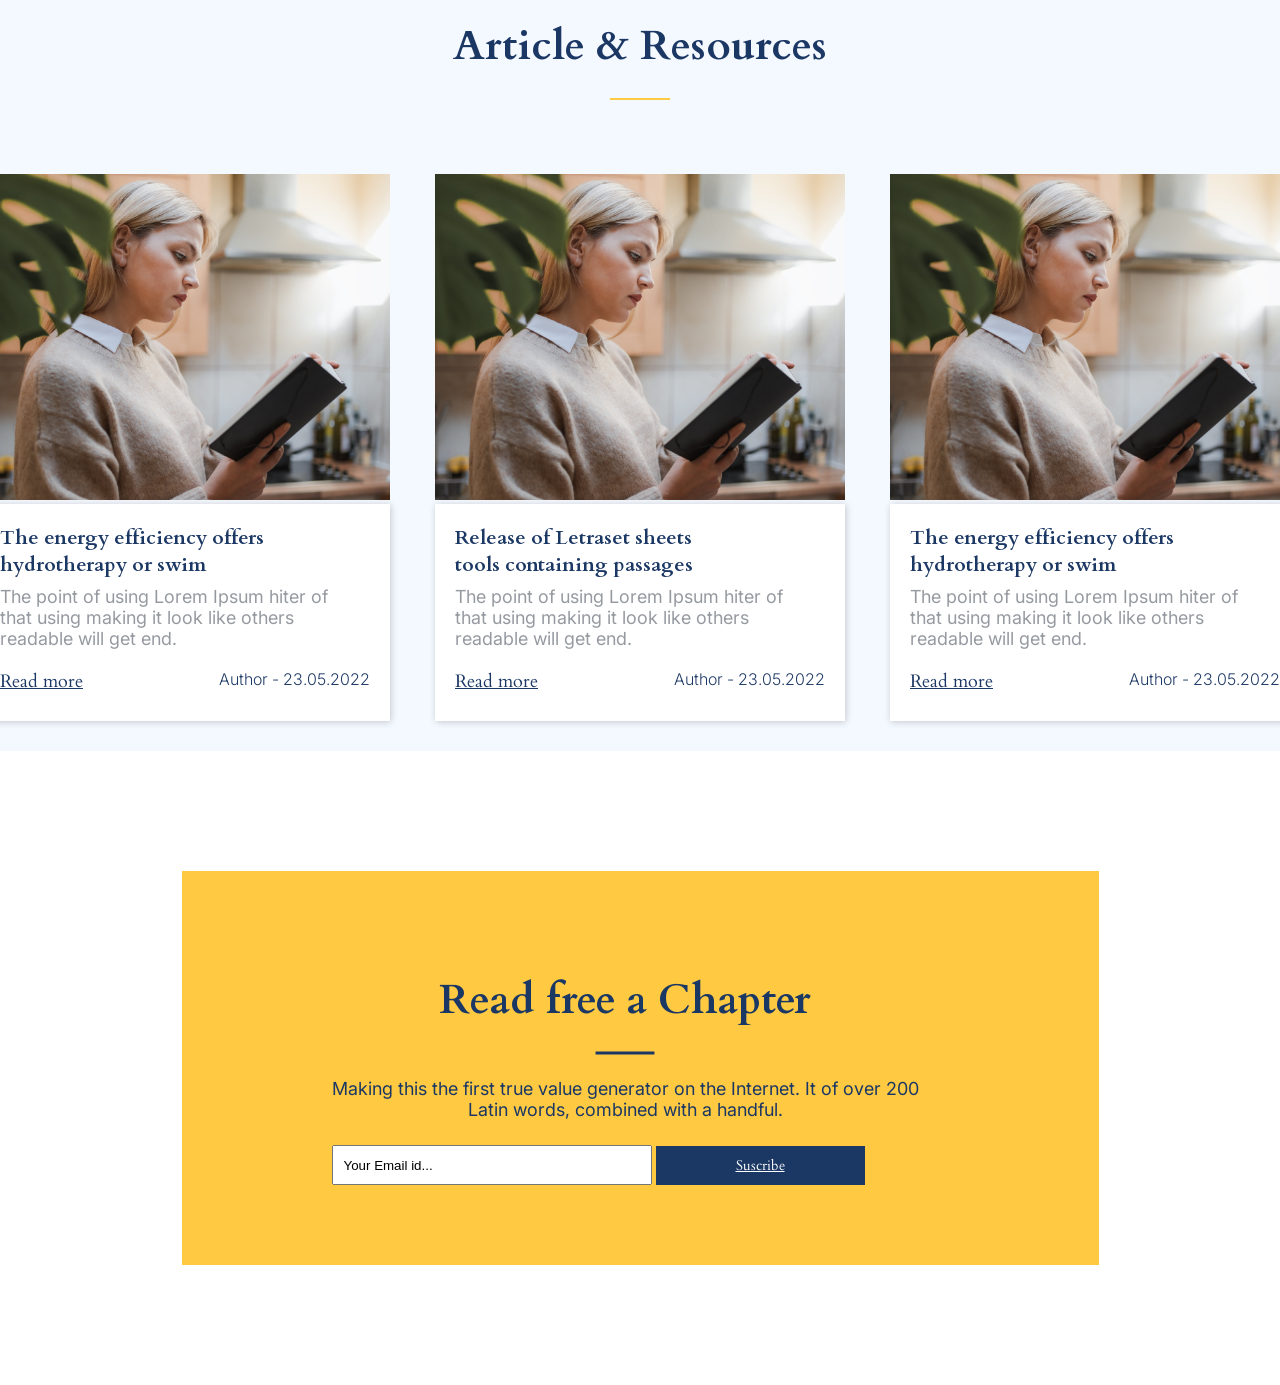
==== commit edb09e7c: "Realicé los ultimos sections, de la parte de la pagina principal" ====
--- a/reposicion.html
+++ b/reposicion.html
@@ -575,7 +575,84 @@
 
                 </div>
             </article>
-
-        </div>
-    </section>
+        </div>
+    </section>
+
+    <!-- ------------------------------------------  -->
+    <section class="section-article-resources">
+
+        <div class="titulo-articles">
+            <h2 class="h2-section-article">Article & Resources</h2>
+            <img src="./img/Line.svg" class="l-section-article">
+
+        </div>
+        <div class="article-resources">
+
+            <div><img src="./img/article-resources.svg">
+
+                <article class="art-gigant">
+                    <h3 class="h3-articles-resources"> The energy efficiency offers <br>
+                        hydrotherapy or swim </h3>
+                    <p class="p-articles-resources"> The point of using Lorem Ipsum hiter of <br>
+                        that using making it look like others <br>
+                        readable will get end.</p>
+
+                    <div class="art-mini">
+                        <a href="" class="btn-articles">Read more</a>
+                        <h4 class="h4-articles-resources">Author - 23.05.2022</h4>
+                    </div>
+                </article>
+            </div>
+
+            <div><img src="./img/article-resources.svg">
+
+                <article class="art-gigant">
+                    <h3 class="h3-articles-resources">Release of Letraset sheets <br>
+                        tools containing passages</h3>
+                    <p class="p-articles-resources"> The point of using Lorem Ipsum hiter of <br>
+                        that using making it look like others <br>
+                        readable will get end.</p>
+
+                    <div class="art-mini">
+                        <a href="" class="btn-articles">Read more</a>
+                        <h4 class="h4-articles-resources">Author - 23.05.2022</h4>
+                    </div>
+                </article>
+            </div>
+
+            <div><img src="./img/article-resources.svg">
+
+                <article class="art-gigant">
+                    <h3 class="h3-articles-resources">The energy efficiency offers <br>
+                        hydrotherapy or swim</h3>
+                    <p class="p-articles-resources"> The point of using Lorem Ipsum hiter of <br>
+                        that using making it look like others <br>
+                        readable will get end.</p>
+
+                    <div class="art-mini">
+                        <a href="" class="btn-articles">Read more</a>
+                        <h4 class="h4-articles-resources">Author - 23.05.2022</h4>
+                    </div>
+                </article>
+            </div>
+        </div>
+    </section>
+    <!-- --------------------------------- -->
+     <section class="section-freechapter">
+        <div class="free-chapter">
+
+            <div class="free-title">
+            <h2 class="h2-free">Read free a Chapter</h2>
+            <img src="img/Line-blue.svg" class="l-freechapter">
+        </div>
+            <p class="p-free">Making this the first true value generator on the Internet. It of over 200 <br>
+                Latin words, combined with a handful.</p>
+                <div class="btns-free-chapter">
+                    <form action="" class="form-free">
+                        <input type="email" class="input-form" value="Your Email id...">
+                       <a href="" class="btn-form">Suscribe</a>
+                    </form>
+                </div>
+        </div>
+     </section>
 </body>
--- a/rest.css
+++ b/rest.css
@@ -536,4 +536,148 @@
   font-size: 20px;
   color: white;
   /* margin-right: 25px; */
+}
+/* --------------------------------------------------------- */
+
+.section-article-resources{
+  background-color:#F4F8FF;
+  padding: 20px;
+}
+
+
+.article-resources{
+  display: flex;
+  justify-content: center;
+  gap: 45px;
+}
+
+.titulo-articles {
+  display:flex;
+flex-direction:column;
+align-items:center;
+}
+
+.h2-section-article{
+  font-family: Cardo;
+  font-size: 42px;
+  color: #1B3764;
+
+  margin-top: 42px;
+  padding-top: 7dvb;
+}
+
+.l-section-article{
+
+  width: 60px;
+  height: 50px;
+  margin-bottom: 50px;
+
+}
+
+.art-gigant{
+  background-color: white;
+  padding: 20px;
+  margin-bottom: 10px;
+  box-shadow: 1px 1px 7px rgba(0, 0, 0, 0.2);
+}
+.art-mini{
+  display: flex;
+  justify-content: space-between;
+}
+
+.h3-articles-resources{
+
+  font-family: Cardo;
+  font-size: 20px;
+  font-weight: bold;
+  color: #1B3764;
+  margin-bottom: 8px;
+}
+
+.p-articles-resources{
+  font-family: Inter;
+  font-size: 18px;
+  color: #969AA0;
+  padding-bottom:20px;
+}
+
+.btn-articles{
+  font-family: Cardo;
+  font-size: 18px;
+  color: #1B3764;
+}
+
+.h4-articles-resources{
+  font-family: Inter;
+  font-size: 16px;
+  font-weight: 290;
+  color: #1B3764;
+  margin-bottom: 12px;
+}
+/* ------------------------------ */
+
+.section-freechapter{
+  display:flex;
+  justify-content: center;
+  background-color: white;
+}
+
+.free-chapter{
+  display: flex;
+  flex-direction: column;
+  /* align-items: center; */
+  background-color: #FFCA42;
+  margin-top: 120px; margin-bottom: 120px;
+  padding-top: 80px; padding-bottom: 80px;
+  padding-left: 150px; padding-right: 180px;
+}
+
+.free-title{
+  align-items: center;
+  display: flex;
+  flex-direction: column;
+}
+
+.h2-free{
+  font-family: Cardo;
+  font-size: 42px;
+  color: #1B3764;
+}
+
+.l-freechapter{
+  width: 60px;
+  height: 50px;
+  /* border-top: 2px solid #1B3764; */
+}
+
+.p-free{
+  font-family: Inter;
+  font-size: 18px;
+  color: #1B3764;
+  text-align: center;
+  margin-bottom: 25px;
+}
+
+.btns-free-chapter{
+  /* display: flex;
+  flex-direction: column; */
+
+}
+
+.input-form{
+width: 320px;
+height: 40px;
+padding-inline-start: 10px;
+}
+
+.btn-form{
+  width: 90px;
+  height: 40px;
+  font-family: Cardo;
+  font-size: 14px;
+  color: white;
+  background-color: #1B3764;
+  padding-left: 80px; padding-right: 80px;
+  padding-top: 10px; padding-bottom: 10px;
+
 }
